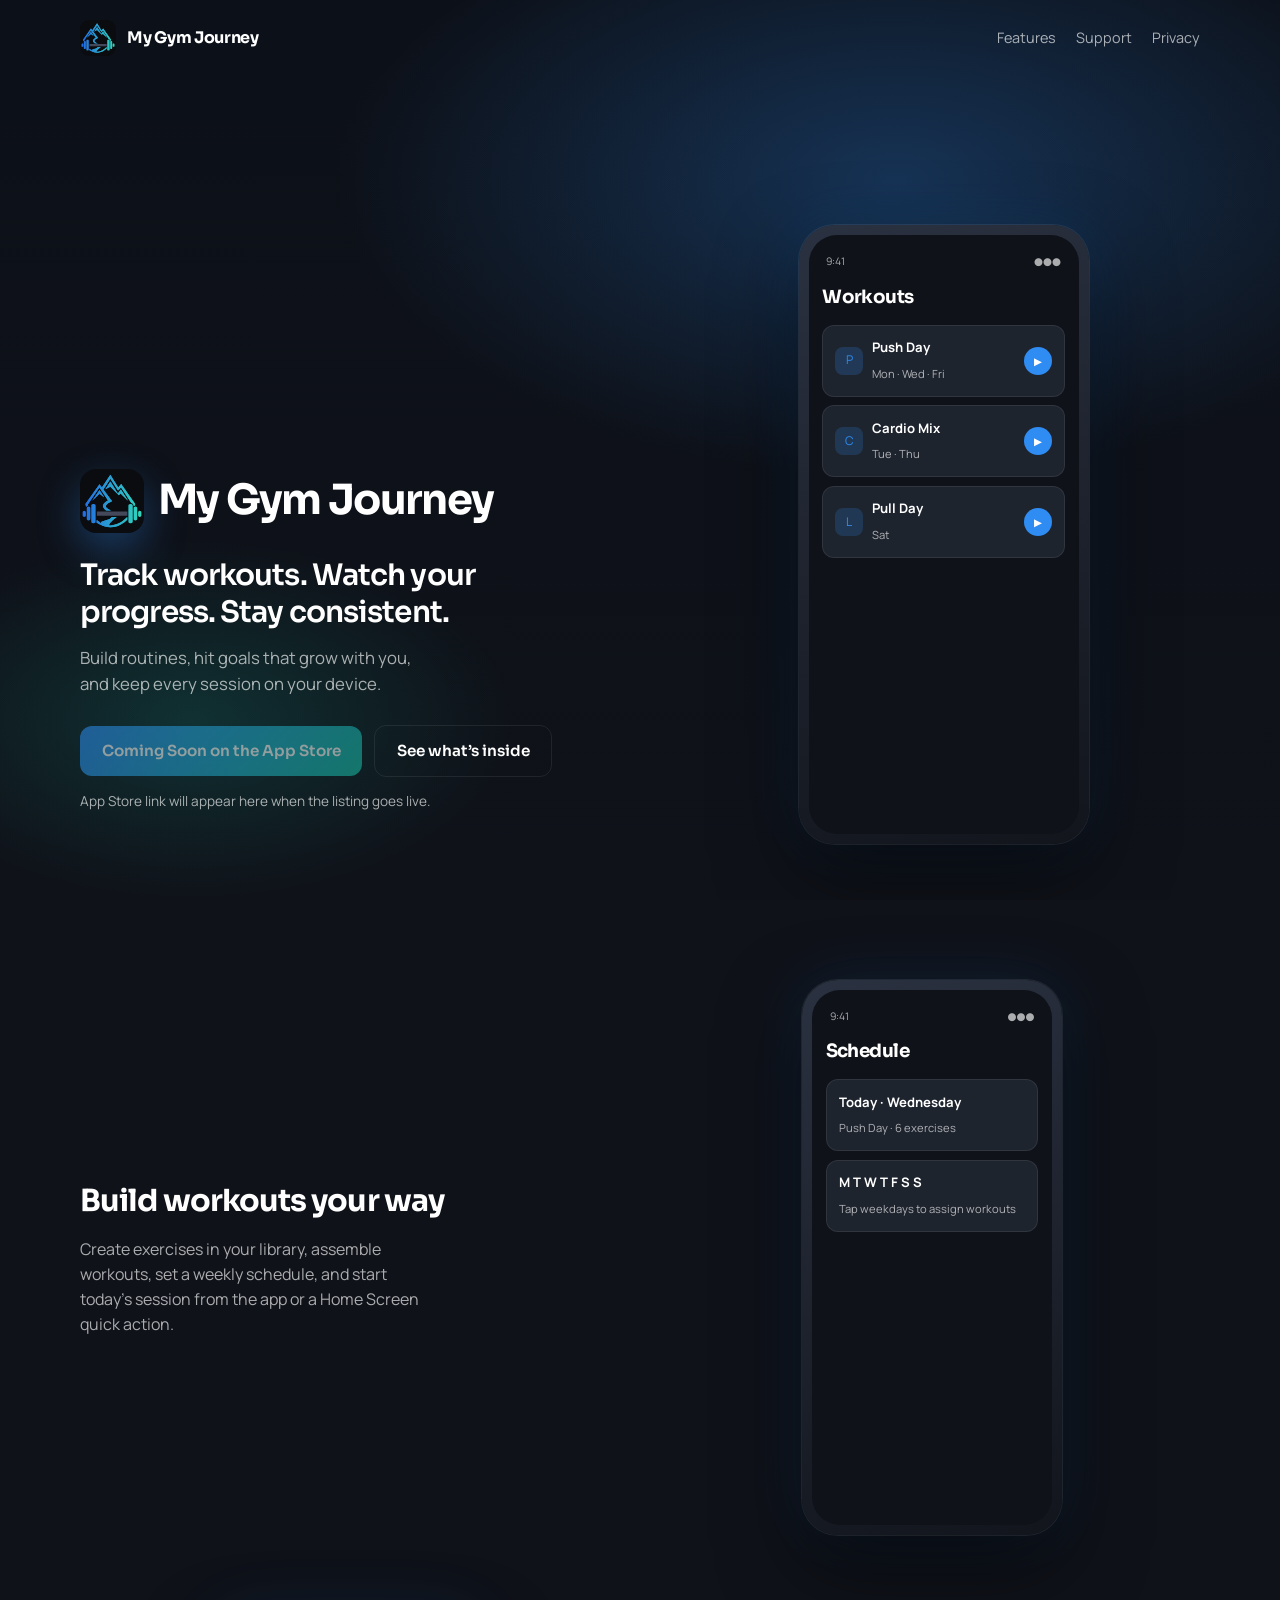
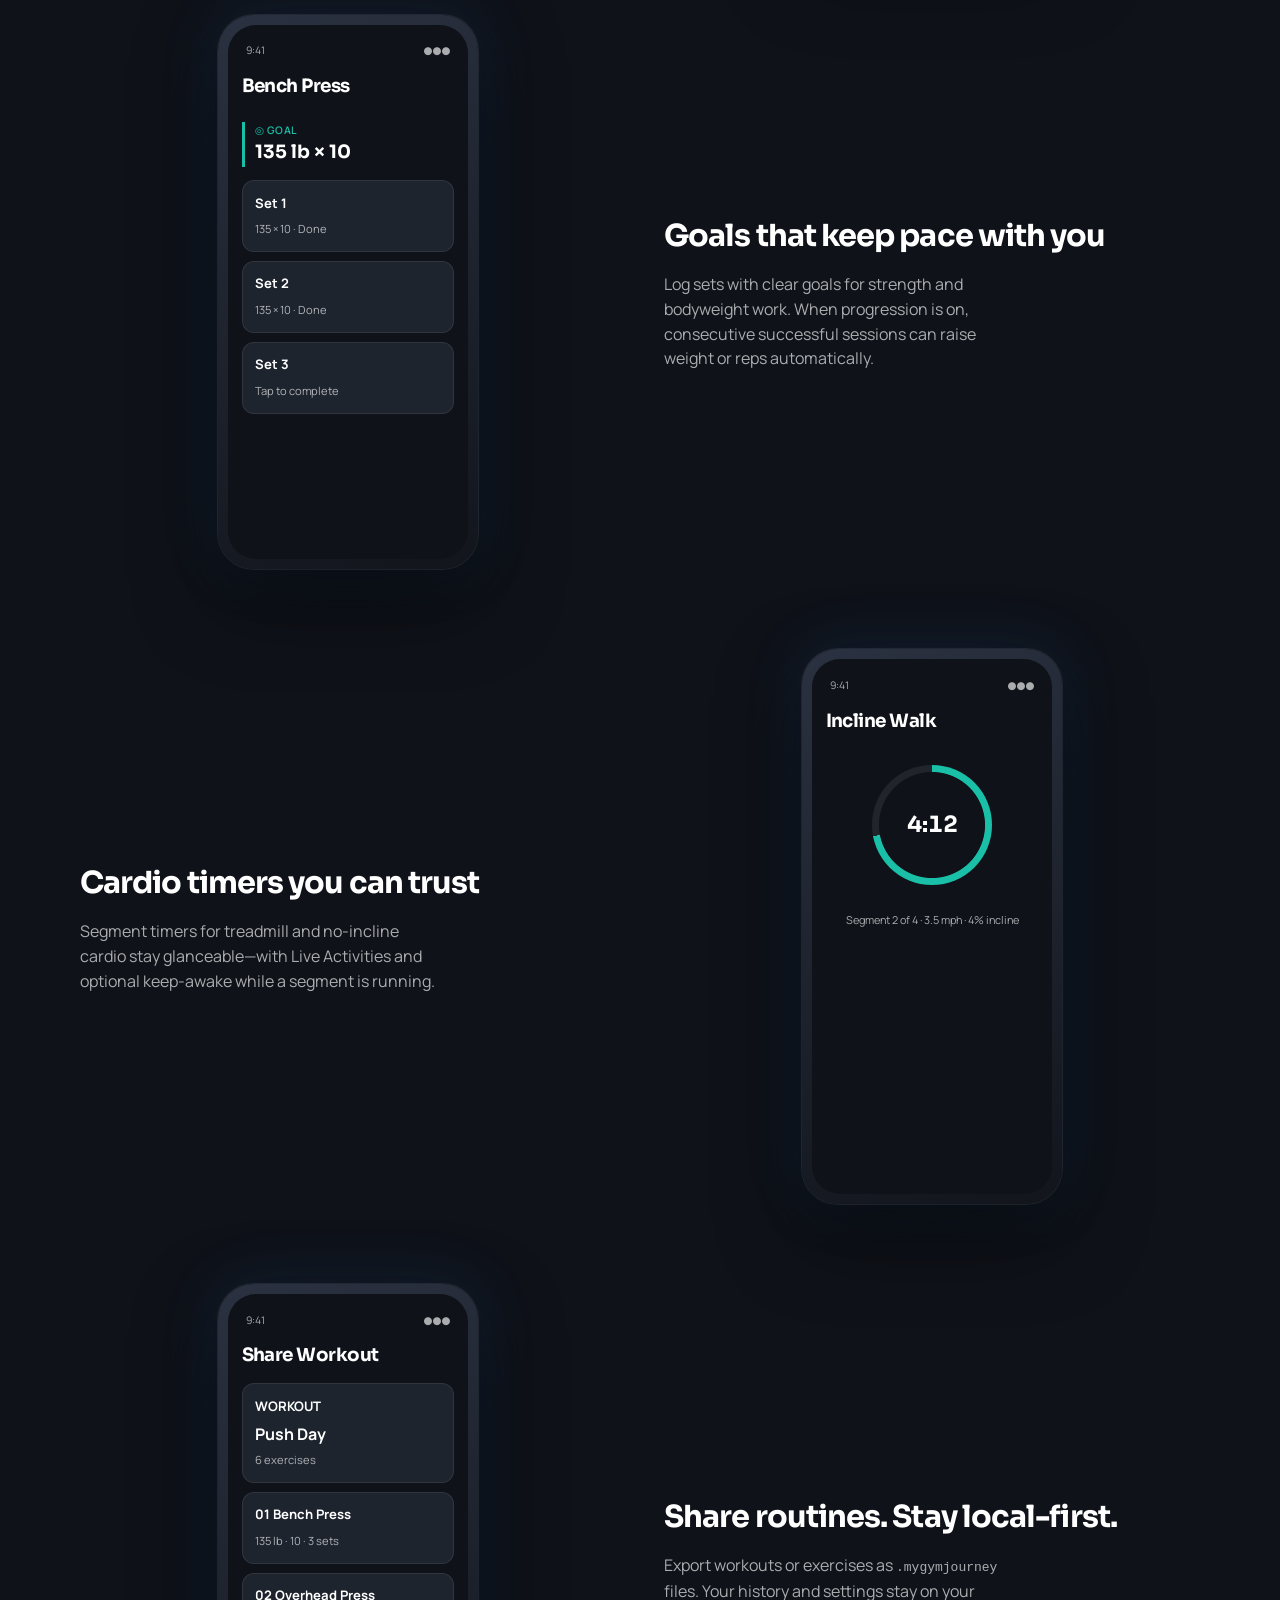
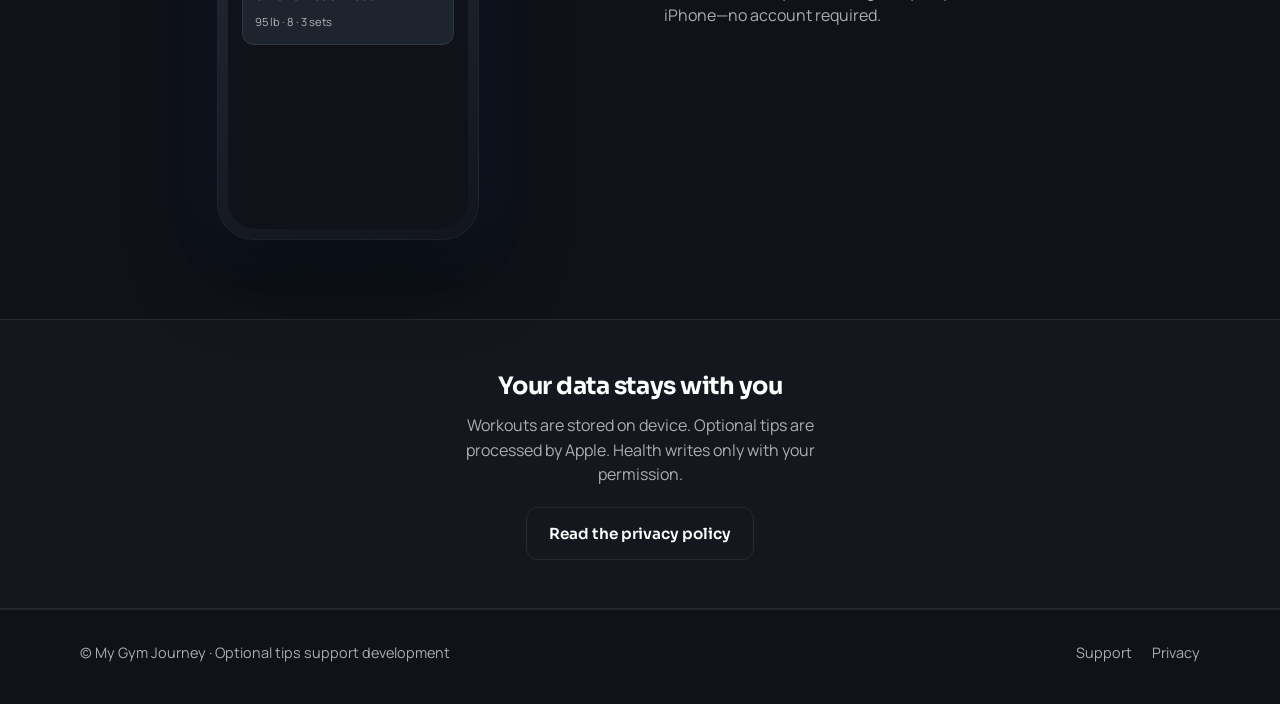
==== index.html @ 6b1fad0b "Fix site logo by using vector artwork instead of black raster layer." ====
<!DOCTYPE html>
<html lang="en">
  <head>
    <meta charset="utf-8" />
    <meta name="viewport" content="width=device-width, initial-scale=1" />
    <title>My Gym Journey — Track. Progress. Achieve.</title>
    <meta
      name="description"
      content="My Gym Journey helps you build workouts, log sets, track progressive overload, and run cardio timers—all on your device."
    />
    <link rel="icon" href="assets/logo.svg" type="image/svg+xml" />
    <link rel="preconnect" href="https://fonts.googleapis.com" />
    <link rel="preconnect" href="https://fonts.gstatic.com" crossorigin />
    <link
      href="https://fonts.googleapis.com/css2?family=Manrope:wght@400;500;600&family=Sora:wght@600;700&display=swap"
      rel="stylesheet"
    />
    <link rel="stylesheet" href="styles.css" />
  </head>
  <body>
    <header class="site-header">
      <div class="container">
        <a class="brand" href="index.html">
          <img src="assets/logo.svg" width="36" height="36" alt="" />
          My Gym Journey
        </a>
        <nav class="nav" aria-label="Primary">
          <a class="hide-sm" href="#features">Features</a>
          <a href="support.html">Support</a>
          <a href="privacy.html">Privacy</a>
        </nav>
      </div>
    </header>

    <section class="hero">
      <div class="container hero-grid">
        <div class="hero-copy">
          <div class="hero-brand">
            <img src="assets/logo.svg" width="64" height="64" alt="My Gym Journey app icon" />
            <span>My Gym Journey</span>
          </div>
          <h1>Track workouts. Watch your progress. Stay consistent.</h1>
          <p class="hero-lede">
            Build routines, hit goals that grow with you, and keep every session on your device.
          </p>
          <div class="cta-row">
            <a
              class="btn btn-primary"
              data-app-store-cta
              data-label-soon="Coming Soon on the App Store"
              data-label-live="Download on the App Store"
              href="#"
              >Coming Soon on the App Store</a
            >
            <a class="btn btn-ghost" href="#features">See what’s inside</a>
          </div>
          <p class="cta-note" data-app-store-note>App Store link will appear here when the listing goes live.</p>
        </div>

        <div class="hero-visual" aria-hidden="true">
          <div class="phone">
            <div class="phone-screen">
              <div class="phone-status"><span>9:41</span><span>●●●</span></div>
              <p class="phone-title">Workouts</p>
              <div class="mock-card mock-row">
                <div class="mock-icon">P</div>
                <div>
                  <strong>Push Day</strong>
                  <span>Mon · Wed · Fri</span>
                </div>
                <div class="mock-play">▶</div>
              </div>
              <div class="mock-card mock-row">
                <div class="mock-icon">C</div>
                <div>
                  <strong>Cardio Mix</strong>
                  <span>Tue · Thu</span>
                </div>
                <div class="mock-play">▶</div>
              </div>
              <div class="mock-card mock-row">
                <div class="mock-icon">L</div>
                <div>
                  <strong>Pull Day</strong>
                  <span>Sat</span>
                </div>
                <div class="mock-play">▶</div>
              </div>
            </div>
          </div>
        </div>
      </div>
    </section>

    <main id="features">
      <section class="section">
        <div class="container feature-split">
          <div class="feature-copy">
            <h2>Build workouts your way</h2>
            <p>
              Create exercises in your library, assemble workouts, set a weekly schedule, and start
              today’s session from the app or a Home Screen quick action.
            </p>
          </div>
          <div class="feature-visual" aria-hidden="true">
            <div class="phone">
              <div class="phone-screen">
                <div class="phone-status"><span>9:41</span><span>●●●</span></div>
                <p class="phone-title">Schedule</p>
                <div class="mock-card">
                  <strong>Today · Wednesday</strong>
                  <span>Push Day · 6 exercises</span>
                </div>
                <div class="mock-card">
                  <strong>M T W T F S S</strong>
                  <span>Tap weekdays to assign workouts</span>
                </div>
              </div>
            </div>
          </div>
        </div>
      </section>

      <section class="section" style="padding-top: 0">
        <div class="container feature-split reverse">
          <div class="feature-copy">
            <h2>Goals that keep pace with you</h2>
            <p>
              Log sets with clear goals for strength and bodyweight work. When progression is on,
              consecutive successful sessions can raise weight or reps automatically.
            </p>
          </div>
          <div class="feature-visual" aria-hidden="true">
            <div class="phone">
              <div class="phone-screen">
                <div class="phone-status"><span>9:41</span><span>●●●</span></div>
                <p class="phone-title">Bench Press</p>
                <div class="goal-block">
                  <div class="label">◎ Goal</div>
                  <div class="value">135 lb × 10</div>
                </div>
                <div class="mock-card"><strong>Set 1</strong><span>135 × 10 · Done</span></div>
                <div class="mock-card"><strong>Set 2</strong><span>135 × 10 · Done</span></div>
                <div class="mock-card"><strong>Set 3</strong><span>Tap to complete</span></div>
              </div>
            </div>
          </div>
        </div>
      </section>

      <section class="section" style="padding-top: 0">
        <div class="container feature-split">
          <div class="feature-copy">
            <h2>Cardio timers you can trust</h2>
            <p>
              Segment timers for treadmill and no-incline cardio stay glanceable—with Live Activities
              and optional keep-awake while a segment is running.
            </p>
          </div>
          <div class="feature-visual" aria-hidden="true">
            <div class="phone">
              <div class="phone-screen">
                <div class="phone-status"><span>9:41</span><span>●●●</span></div>
                <p class="phone-title">Incline Walk</p>
                <div class="timer-ring"><strong>4:12</strong></div>
                <p class="segment-chip">Segment 2 of 4 · 3.5 mph · 4% incline</p>
              </div>
            </div>
          </div>
        </div>
      </section>

      <section class="section" style="padding-top: 0">
        <div class="container feature-split reverse">
          <div class="feature-copy">
            <h2>Share routines. Stay local-first.</h2>
            <p>
              Export workouts or exercises as <code>.mygymjourney</code> files. Your history and
              settings stay on your iPhone—no account required.
            </p>
          </div>
          <div class="feature-visual" aria-hidden="true">
            <div class="phone">
              <div class="phone-screen">
                <div class="phone-status"><span>9:41</span><span>●●●</span></div>
                <p class="phone-title">Share Workout</p>
                <div class="mock-card">
                  <strong>WORKOUT</strong>
                  <span style="display: block; margin-top: 0.35rem; color: #fff; font-size: 1rem; font-weight: 700"
                    >Push Day</span
                  >
                  <span>6 exercises</span>
                </div>
                <div class="mock-card"><strong>01 Bench Press</strong><span>135 lb · 10 · 3 sets</span></div>
                <div class="mock-card"><strong>02 Overhead Press</strong><span>95 lb · 8 · 3 sets</span></div>
              </div>
            </div>
          </div>
        </div>
      </section>

      <div class="privacy-strip">
        <div class="container">
          <h2>Your data stays with you</h2>
          <p>
            Workouts are stored on device. Optional tips are processed by Apple. Health writes only
            with your permission.
          </p>
          <a class="btn btn-ghost" href="privacy.html">Read the privacy policy</a>
        </div>
      </div>
    </main>

    <footer class="site-footer">
      <div class="container">
        <div>© My Gym Journey · Optional tips support development</div>
        <div class="footer-links">
          <a href="support.html">Support</a>
          <a href="privacy.html">Privacy</a>
        </div>
      </div>
    </footer>

    <script src="config.js"></script>
    <script src="main.js"></script>
  </body>
</html>
---- styles.css ----
:root {
  --bg: #0f1219;
  --bg-elevated: #1e242e;
  --bg-glow: #152033;
  --text: #ffffff;
  --text-muted: rgba(255, 255, 255, 0.65);
  --accent: #2e8cf2;
  --accent-secondary: #19bfa6;
  --border: rgba(255, 255, 255, 0.08);
  --warning: #fab838;
  --success: #40d173;
  --radius: 16px;
  --font-display: "Sora", system-ui, sans-serif;
  --font-body: "Manrope", system-ui, sans-serif;
  --max: 1120px;
}

*,
*::before,
*::after {
  box-sizing: border-box;
}

html {
  scroll-behavior: smooth;
}

body {
  margin: 0;
  font-family: var(--font-body);
  color: var(--text);
  background: var(--bg);
  line-height: 1.55;
  -webkit-font-smoothing: antialiased;
}

img {
  max-width: 100%;
  display: block;
}

a {
  color: var(--accent);
  text-decoration: none;
}

a:hover {
  text-decoration: underline;
}

.container {
  width: min(100% - 2.5rem, var(--max));
  margin-inline: auto;
}

/* —— Header —— */
.site-header {
  position: absolute;
  inset: 0 0 auto;
  z-index: 10;
  padding: 1.25rem 0;
}

.site-header .container {
  display: flex;
  align-items: center;
  justify-content: space-between;
  gap: 1rem;
}

.brand {
  display: inline-flex;
  align-items: center;
  gap: 0.7rem;
  color: var(--text);
  text-decoration: none;
  font-family: var(--font-display);
  font-weight: 700;
  font-size: 1rem;
  letter-spacing: -0.02em;
}

.brand:hover {
  text-decoration: none;
}

.brand img {
  width: 36px;
  height: 36px;
  border-radius: 9px;
  background: #0a0c10;
  object-fit: contain;
}

.nav {
  display: flex;
  gap: 1.25rem;
  align-items: center;
  font-size: 0.9rem;
}

.nav a {
  color: var(--text-muted);
  text-decoration: none;
}

.nav a:hover {
  color: var(--text);
}

/* —— Buttons —— */
.btn {
  display: inline-flex;
  align-items: center;
  justify-content: center;
  gap: 0.5rem;
  padding: 0.85rem 1.35rem;
  border-radius: 12px;
  font-family: var(--font-display);
  font-weight: 600;
  font-size: 0.95rem;
  border: none;
  cursor: pointer;
  text-decoration: none;
  transition: transform 0.2s ease, opacity 0.2s ease, background 0.2s ease;
}

.btn:hover {
  text-decoration: none;
  transform: translateY(-1px);
}

.btn-primary {
  background: linear-gradient(135deg, var(--accent), var(--accent-secondary));
  color: #fff;
}

.btn-primary.is-disabled,
.btn-primary:disabled {
  opacity: 0.55;
  cursor: default;
  transform: none;
}

.btn-ghost {
  background: transparent;
  color: var(--text);
  border: 1px solid var(--border);
}

.btn-ghost:hover {
  border-color: rgba(255, 255, 255, 0.2);
}

/* —— Hero —— */
.hero {
  position: relative;
  min-height: 100svh;
  display: grid;
  align-items: end;
  overflow: hidden;
  padding: 7rem 0 3.5rem;
  background:
    radial-gradient(ellipse 80% 60% at 70% 20%, rgba(46, 140, 242, 0.28), transparent 55%),
    radial-gradient(ellipse 50% 40% at 15% 80%, rgba(25, 191, 166, 0.18), transparent 50%),
    linear-gradient(180deg, #0c1018 0%, var(--bg) 100%);
}

.hero-grid {
  display: grid;
  grid-template-columns: 1.05fr 0.95fr;
  gap: 2.5rem;
  align-items: end;
}

.hero-copy {
  padding-bottom: 2rem;
  opacity: 0;
  transform: translateY(18px);
  animation: rise 0.9s ease forwards 0.15s;
}

.hero-brand {
  display: flex;
  align-items: center;
  gap: 0.85rem;
  margin-bottom: 1.5rem;
}

.hero-brand img {
  width: 64px;
  height: 64px;
  border-radius: 16px;
  background: #0a0c10;
  object-fit: contain;
  box-shadow: 0 16px 40px rgba(46, 140, 242, 0.35);
}

.hero-brand span {
  font-family: var(--font-display);
  font-size: clamp(1.75rem, 4vw, 2.6rem);
  font-weight: 700;
  letter-spacing: -0.04em;
  line-height: 1.1;
}

.hero h1 {
  margin: 0 0 0.85rem;
  font-family: var(--font-display);
  font-size: clamp(1.35rem, 2.8vw, 1.85rem);
  font-weight: 600;
  letter-spacing: -0.03em;
  line-height: 1.25;
  max-width: 18ch;
}

.hero-lede {
  margin: 0 0 1.75rem;
  color: var(--text-muted);
  font-size: 1.05rem;
  max-width: 34ch;
}

.cta-row {
  display: flex;
  flex-wrap: wrap;
  gap: 0.75rem;
  align-items: center;
}

.cta-note {
  margin: 0.85rem 0 0;
  font-size: 0.85rem;
  color: var(--text-muted);
}

.hero-visual {
  display: flex;
  justify-content: center;
  opacity: 0;
  transform: translateY(28px);
  animation: rise 1s ease forwards 0.35s, float 5.5s ease-in-out 1.4s infinite;
}

@keyframes rise {
  to {
    opacity: 1;
    transform: translateY(0);
  }
}

@keyframes float {
  0%,
  100% {
    transform: translateY(0);
  }
  50% {
    transform: translateY(-10px);
  }
}

/* —— Phone mock —— */
.phone {
  width: min(100%, 290px);
  aspect-ratio: 9 / 19.2;
  border-radius: 36px;
  padding: 10px;
  background: linear-gradient(160deg, #2a3140, #12151c);
  box-shadow:
    0 0 0 1px rgba(255, 255, 255, 0.08),
    0 30px 80px rgba(0, 0, 0, 0.55),
    0 0 60px rgba(46, 140, 242, 0.15);
  position: relative;
}

.phone-screen {
  height: 100%;
  border-radius: 28px;
  background: #0f1219;
  overflow: hidden;
  display: flex;
  flex-direction: column;
  padding: 1.1rem 0.85rem 0.85rem;
}

.phone-status {
  display: flex;
  justify-content: space-between;
  font-size: 0.65rem;
  color: var(--text-muted);
  margin-bottom: 0.85rem;
  padding-inline: 0.25rem;
}

.phone-title {
  font-family: var(--font-display);
  font-size: 1.15rem;
  font-weight: 700;
  letter-spacing: -0.03em;
  margin: 0 0 0.85rem;
}

.mock-card {
  background: var(--bg-elevated);
  border: 1px solid var(--border);
  border-radius: 12px;
  padding: 0.7rem 0.75rem;
  margin-bottom: 0.55rem;
}

.mock-card strong {
  display: block;
  font-size: 0.82rem;
  margin-bottom: 0.15rem;
}

.mock-card span {
  font-size: 0.7rem;
  color: var(--text-muted);
}

.mock-row {
  display: flex;
  align-items: center;
  gap: 0.55rem;
}

.mock-icon {
  width: 28px;
  height: 28px;
  border-radius: 8px;
  background: rgba(46, 140, 242, 0.2);
  color: var(--accent);
  display: grid;
  place-items: center;
  font-size: 0.75rem;
  flex-shrink: 0;
}

.mock-play {
  margin-left: auto;
  width: 28px;
  height: 28px;
  border-radius: 50%;
  background: var(--accent);
  display: grid;
  place-items: center;
  font-size: 0.65rem;
}

.goal-block {
  border-left: 3px solid var(--accent-secondary);
  padding-left: 0.65rem;
  margin: 0.5rem 0 0.85rem;
}

.goal-block .label {
  font-size: 0.65rem;
  color: var(--accent-secondary);
  font-weight: 600;
  letter-spacing: 0.04em;
  text-transform: uppercase;
}

.goal-block .value {
  font-family: var(--font-display);
  font-size: 1.15rem;
  font-weight: 700;
}

.timer-ring {
  width: 120px;
  height: 120px;
  margin: 1rem auto;
  border-radius: 50%;
  background:
    radial-gradient(circle at center, var(--bg) 62%, transparent 63%),
    conic-gradient(var(--accent-secondary) 0 72%, rgba(255, 255, 255, 0.08) 0);
  display: grid;
  place-items: center;
}

.timer-ring strong {
  font-family: var(--font-display);
  font-size: 1.4rem;
  font-variant-numeric: tabular-nums;
}

.segment-chip {
  font-size: 0.68rem;
  color: var(--text-muted);
  text-align: center;
}

/* —— Sections —— */
.section {
  padding: 5rem 0;
}

.section-head {
  max-width: 36rem;
  margin-bottom: 2.25rem;
}

.section-head h2 {
  margin: 0 0 0.6rem;
  font-family: var(--font-display);
  font-size: clamp(1.6rem, 3vw, 2.1rem);
  letter-spacing: -0.03em;
}

.section-head p {
  margin: 0;
  color: var(--text-muted);
}

.feature-split {
  display: grid;
  grid-template-columns: 1fr 1fr;
  gap: 3rem;
  align-items: center;
}

.feature-split.reverse .feature-copy {
  order: 2;
}

.feature-split.reverse .feature-visual {
  order: 1;
}

.feature-copy h2 {
  margin: 0 0 0.75rem;
  font-family: var(--font-display);
  font-size: clamp(1.5rem, 2.8vw, 1.9rem);
  letter-spacing: -0.03em;
}

.feature-copy p {
  margin: 0;
  color: var(--text-muted);
  max-width: 36ch;
}

.feature-visual {
  display: flex;
  justify-content: center;
}

.feature-visual .phone {
  width: min(100%, 260px);
  animation: float 6s ease-in-out infinite;
}

.privacy-strip {
  border-block: 1px solid var(--border);
  background: rgba(255, 255, 255, 0.02);
  padding: 3rem 0;
  text-align: center;
}

.privacy-strip h2 {
  margin: 0 0 0.5rem;
  font-family: var(--font-display);
  font-size: 1.5rem;
  letter-spacing: -0.02em;
}

.privacy-strip p {
  margin: 0 auto 1.25rem;
  color: var(--text-muted);
  max-width: 40ch;
}

/* —— Legal / support pages —— */
.page {
  padding: 7rem 0 4rem;
  min-height: 100svh;
  background:
    radial-gradient(ellipse 60% 40% at 50% 0%, rgba(46, 140, 242, 0.15), transparent 60%),
    var(--bg);
}

.page h1 {
  margin: 0 0 0.5rem;
  font-family: var(--font-display);
  font-size: clamp(2rem, 4vw, 2.6rem);
  letter-spacing: -0.03em;
}

.page .lede {
  color: var(--text-muted);
  margin: 0 0 2rem;
}

.prose {
  max-width: 42rem;
}

.prose h2 {
  margin: 2rem 0 0.6rem;
  font-family: var(--font-display);
  font-size: 1.25rem;
  letter-spacing: -0.02em;
}

.prose p,
.prose li {
  color: var(--text-muted);
}

.prose ul {
  padding-left: 1.2rem;
}

.prose strong {
  color: var(--text);
}

/* —— Footer —— */
.site-footer {
  border-top: 1px solid var(--border);
  padding: 2rem 0 2.5rem;
  color: var(--text-muted);
  font-size: 0.9rem;
}

.site-footer .container {
  display: flex;
  flex-wrap: wrap;
  gap: 1rem;
  justify-content: space-between;
  align-items: center;
}

.footer-links {
  display: flex;
  gap: 1.25rem;
}

.footer-links a {
  color: var(--text-muted);
}

.footer-links a:hover {
  color: var(--text);
}

@media (max-width: 860px) {
  .hero {
    padding-top: 6rem;
    align-items: start;
  }

  .hero-grid,
  .feature-split {
    grid-template-columns: 1fr;
    gap: 2rem;
  }

  .feature-split.reverse .feature-copy,
  .feature-split.reverse .feature-visual {
    order: initial;
  }

  .hero-copy {
    padding-bottom: 0;
    text-align: center;
  }

  .hero-brand {
    justify-content: center;
  }

  .hero h1,
  .hero-lede {
    margin-inline: auto;
  }

  .cta-row {
    justify-content: center;
  }

  .nav .hide-sm {
    display: none;
  }
}
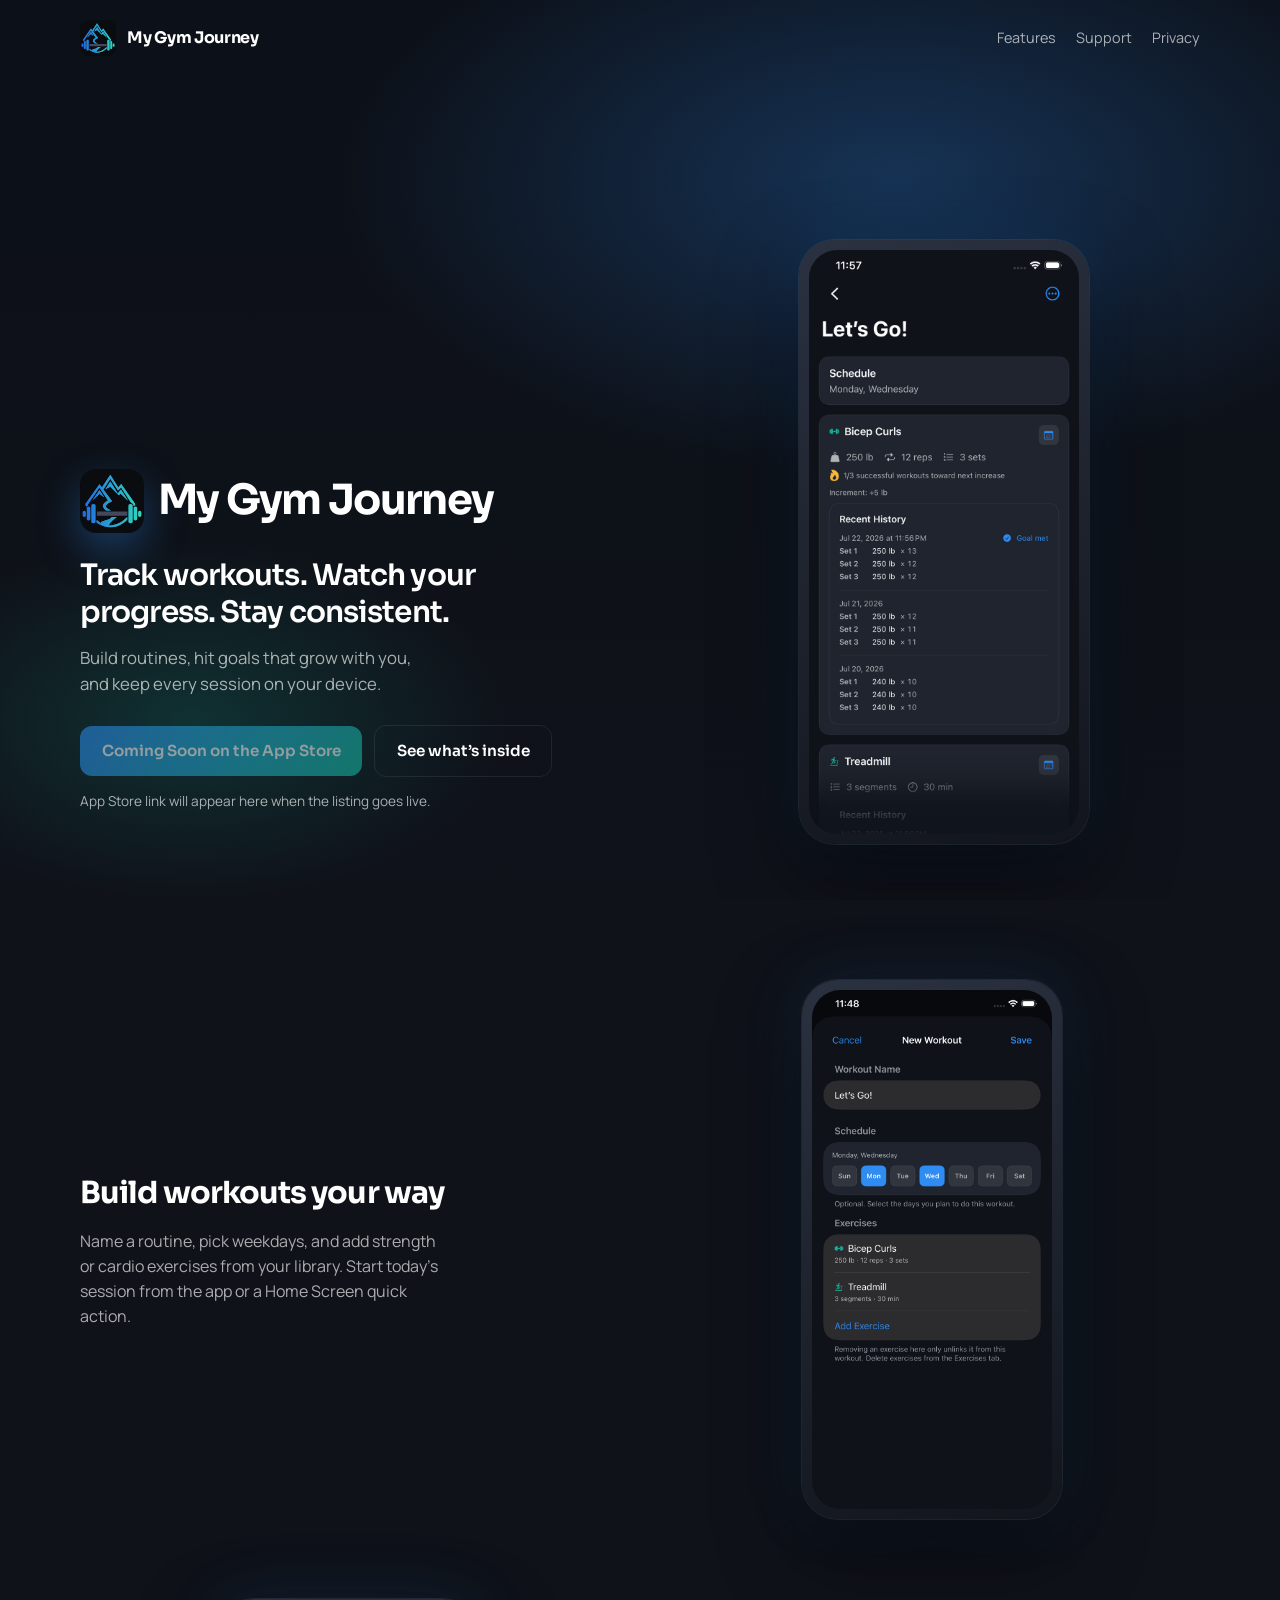
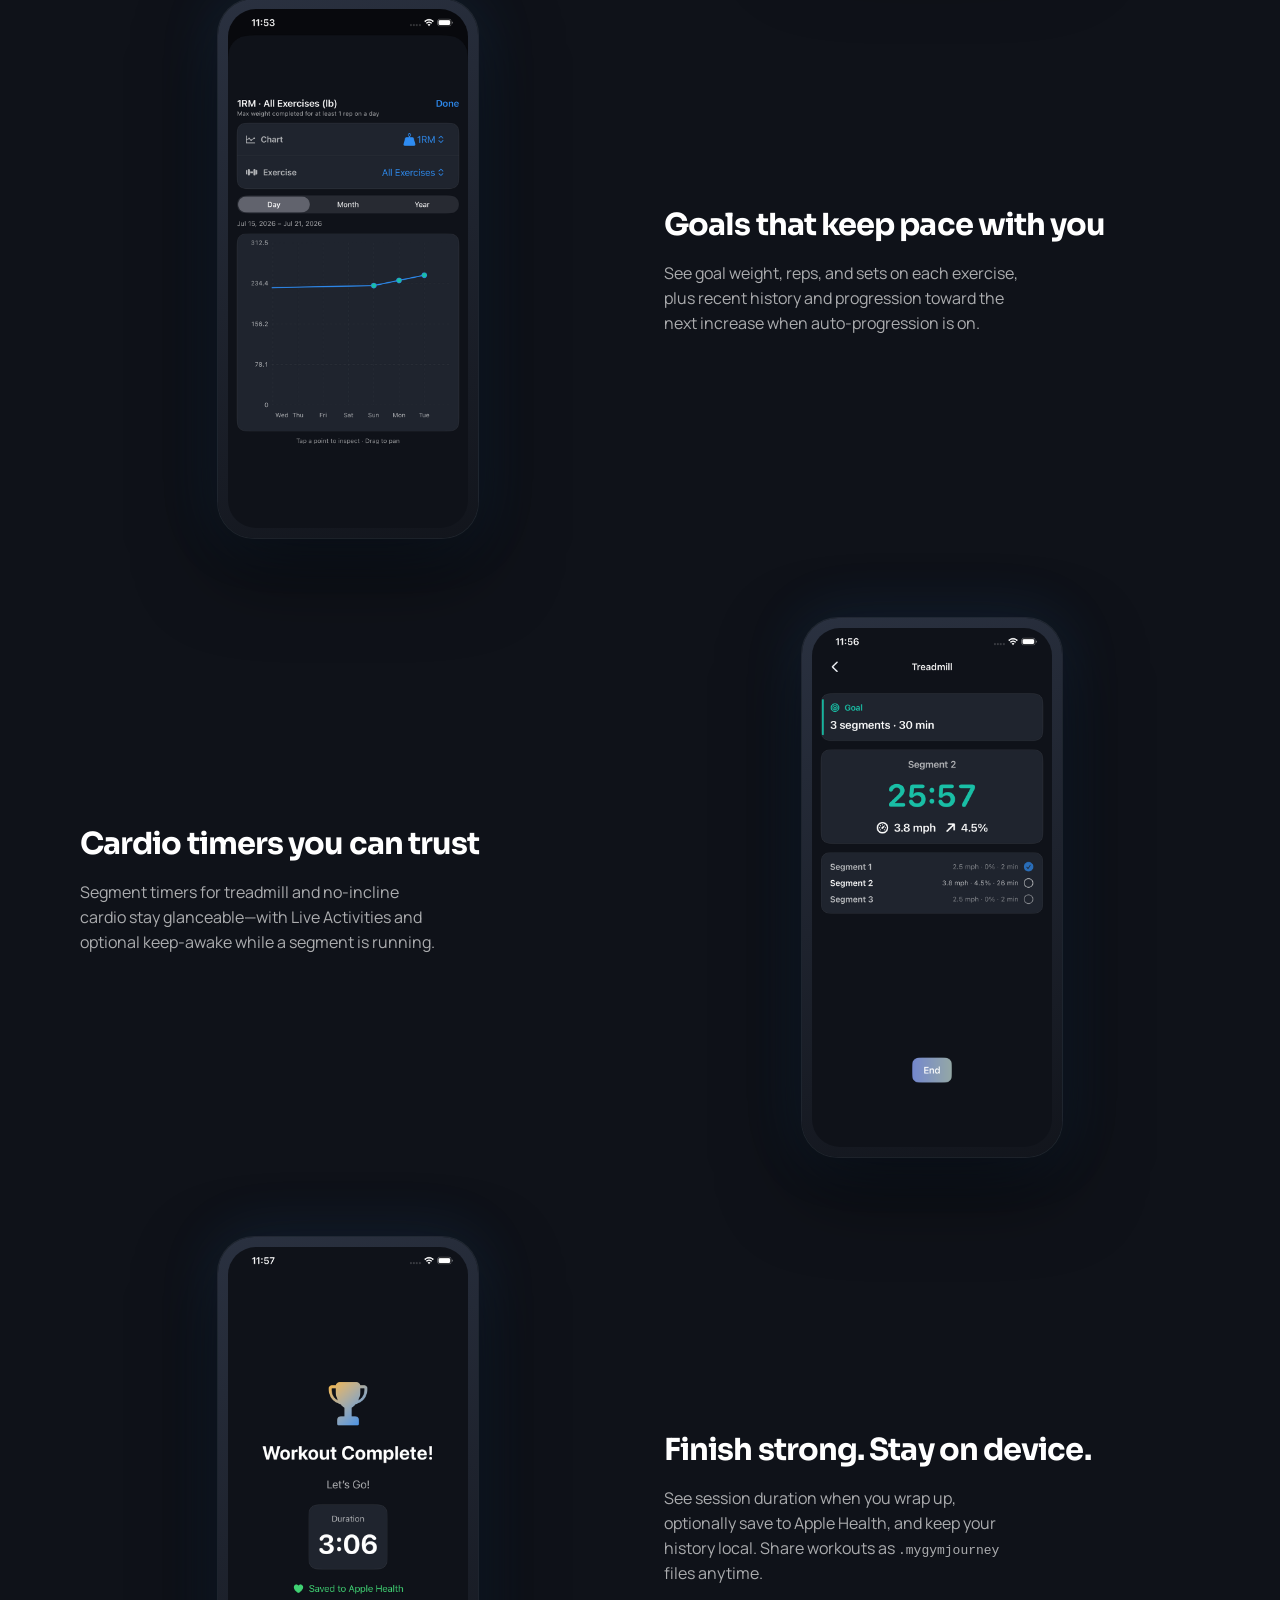
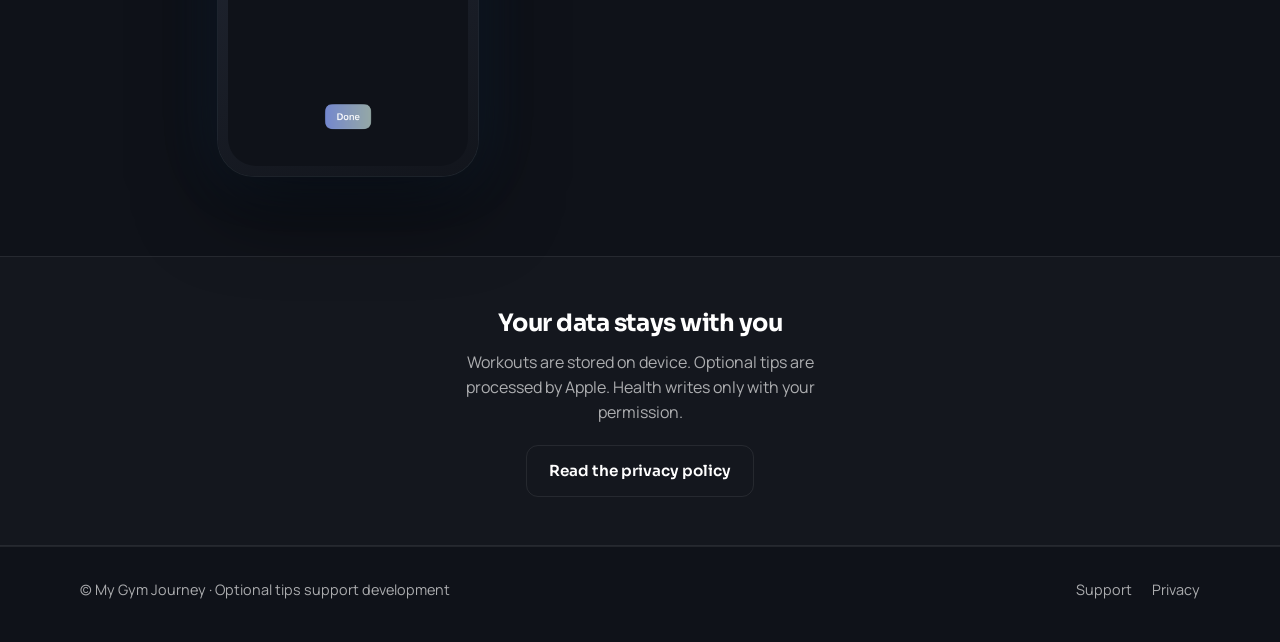
==== commit 88f69bf8: "Replace CSS mockups with real Simulator screenshots." ====
--- a/index.html
+++ b/index.html
@@ -57,37 +57,15 @@
           <p class="cta-note" data-app-store-note>App Store link will appear here when the listing goes live.</p>
         </div>
 
-        <div class="hero-visual" aria-hidden="true">
-          <div class="phone">
-            <div class="phone-screen">
-              <div class="phone-status"><span>9:41</span><span>●●●</span></div>
-              <p class="phone-title">Workouts</p>
-              <div class="mock-card mock-row">
-                <div class="mock-icon">P</div>
-                <div>
-                  <strong>Push Day</strong>
-                  <span>Mon · Wed · Fri</span>
-                </div>
-                <div class="mock-play">▶</div>
-              </div>
-              <div class="mock-card mock-row">
-                <div class="mock-icon">C</div>
-                <div>
-                  <strong>Cardio Mix</strong>
-                  <span>Tue · Thu</span>
-                </div>
-                <div class="mock-play">▶</div>
-              </div>
-              <div class="mock-card mock-row">
-                <div class="mock-icon">L</div>
-                <div>
-                  <strong>Pull Day</strong>
-                  <span>Sat</span>
-                </div>
-                <div class="mock-play">▶</div>
-              </div>
-            </div>
-          </div>
+        <div class="hero-visual">
+          <figure class="phone-shot">
+            <img
+              src="assets/screenshots/hero-workout-detail.png"
+              width="750"
+              height="1622"
+              alt="Workout detail screen showing schedule, Bicep Curls goals, progression, and recent history"
+            />
+          </figure>
         </div>
       </div>
     </section>
@@ -98,25 +76,20 @@
           <div class="feature-copy">
             <h2>Build workouts your way</h2>
             <p>
-              Create exercises in your library, assemble workouts, set a weekly schedule, and start
-              today’s session from the app or a Home Screen quick action.
+              Name a routine, pick weekdays, and add strength or cardio exercises from your library.
+              Start today’s session from the app or a Home Screen quick action.
             </p>
           </div>
-          <div class="feature-visual" aria-hidden="true">
-            <div class="phone">
-              <div class="phone-screen">
-                <div class="phone-status"><span>9:41</span><span>●●●</span></div>
-                <p class="phone-title">Schedule</p>
-                <div class="mock-card">
-                  <strong>Today · Wednesday</strong>
-                  <span>Push Day · 6 exercises</span>
-                </div>
-                <div class="mock-card">
-                  <strong>M T W T F S S</strong>
-                  <span>Tap weekdays to assign workouts</span>
-                </div>
-              </div>
-            </div>
+          <div class="feature-visual">
+            <figure class="phone-shot">
+              <img
+                src="assets/screenshots/feature-new-workout.png"
+                width="750"
+                height="1622"
+                alt="New Workout screen with schedule day pickers and exercise list"
+                loading="lazy"
+              />
+            </figure>
           </div>
         </div>
       </section>
@@ -126,24 +99,20 @@
           <div class="feature-copy">
             <h2>Goals that keep pace with you</h2>
             <p>
-              Log sets with clear goals for strength and bodyweight work. When progression is on,
-              consecutive successful sessions can raise weight or reps automatically.
+              See goal weight, reps, and sets on each exercise, plus recent history and progression
+              toward the next increase when auto-progression is on.
             </p>
           </div>
-          <div class="feature-visual" aria-hidden="true">
-            <div class="phone">
-              <div class="phone-screen">
-                <div class="phone-status"><span>9:41</span><span>●●●</span></div>
-                <p class="phone-title">Bench Press</p>
-                <div class="goal-block">
-                  <div class="label">◎ Goal</div>
-                  <div class="value">135 lb × 10</div>
-                </div>
-                <div class="mock-card"><strong>Set 1</strong><span>135 × 10 · Done</span></div>
-                <div class="mock-card"><strong>Set 2</strong><span>135 × 10 · Done</span></div>
-                <div class="mock-card"><strong>Set 3</strong><span>Tap to complete</span></div>
-              </div>
-            </div>
+          <div class="feature-visual">
+            <figure class="phone-shot">
+              <img
+                src="assets/screenshots/feature-chart.png"
+                width="750"
+                height="1622"
+                alt="Workout chart showing 1RM progress over the week"
+                loading="lazy"
+              />
+            </figure>
           </div>
         </div>
       </section>
@@ -157,15 +126,16 @@
               and optional keep-awake while a segment is running.
             </p>
           </div>
-          <div class="feature-visual" aria-hidden="true">
-            <div class="phone">
-              <div class="phone-screen">
-                <div class="phone-status"><span>9:41</span><span>●●●</span></div>
-                <p class="phone-title">Incline Walk</p>
-                <div class="timer-ring"><strong>4:12</strong></div>
-                <p class="segment-chip">Segment 2 of 4 · 3.5 mph · 4% incline</p>
-              </div>
-            </div>
+          <div class="feature-visual">
+            <figure class="phone-shot">
+              <img
+                src="assets/screenshots/feature-cardio.png"
+                width="750"
+                height="1622"
+                alt="Treadmill segment timer showing countdown, speed, incline, and segment list"
+                loading="lazy"
+              />
+            </figure>
           </div>
         </div>
       </section>
@@ -173,28 +143,22 @@
       <section class="section" style="padding-top: 0">
         <div class="container feature-split reverse">
           <div class="feature-copy">
-            <h2>Share routines. Stay local-first.</h2>
+            <h2>Finish strong. Stay on device.</h2>
             <p>
-              Export workouts or exercises as <code>.mygymjourney</code> files. Your history and
-              settings stay on your iPhone—no account required.
+              See session duration when you wrap up, optionally save to Apple Health, and keep your
+              history local. Share workouts as <code>.mygymjourney</code> files anytime.
             </p>
           </div>
-          <div class="feature-visual" aria-hidden="true">
-            <div class="phone">
-              <div class="phone-screen">
-                <div class="phone-status"><span>9:41</span><span>●●●</span></div>
-                <p class="phone-title">Share Workout</p>
-                <div class="mock-card">
-                  <strong>WORKOUT</strong>
-                  <span style="display: block; margin-top: 0.35rem; color: #fff; font-size: 1rem; font-weight: 700"
-                    >Push Day</span
-                  >
-                  <span>6 exercises</span>
-                </div>
-                <div class="mock-card"><strong>01 Bench Press</strong><span>135 lb · 10 · 3 sets</span></div>
-                <div class="mock-card"><strong>02 Overhead Press</strong><span>95 lb · 8 · 3 sets</span></div>
-              </div>
-            </div>
+          <div class="feature-visual">
+            <figure class="phone-shot">
+              <img
+                src="assets/screenshots/feature-complete.png"
+                width="750"
+                height="1622"
+                alt="Workout Complete screen with duration and Saved to Apple Health"
+                loading="lazy"
+              />
+            </figure>
           </div>
         </div>
       </section>
--- a/styles.css
+++ b/styles.css
@@ -259,10 +259,10 @@
   }
 }
 
-/* —— Phone mock —— */
-.phone {
+/* —— Real screenshot in device frame —— */
+.phone-shot {
+  margin: 0;
   width: min(100%, 290px);
-  aspect-ratio: 9 / 19.2;
   border-radius: 36px;
   padding: 10px;
   background: linear-gradient(160deg, #2a3140, #12151c);
@@ -270,126 +270,18 @@
     0 0 0 1px rgba(255, 255, 255, 0.08),
     0 30px 80px rgba(0, 0, 0, 0.55),
     0 0 60px rgba(46, 140, 242, 0.15);
-  position: relative;
-}
-
-.phone-screen {
-  height: 100%;
+}
+
+.phone-shot img {
+  width: 100%;
+  height: auto;
   border-radius: 28px;
-  background: #0f1219;
-  overflow: hidden;
-  display: flex;
-  flex-direction: column;
-  padding: 1.1rem 0.85rem 0.85rem;
-}
-
-.phone-status {
-  display: flex;
-  justify-content: space-between;
-  font-size: 0.65rem;
-  color: var(--text-muted);
-  margin-bottom: 0.85rem;
-  padding-inline: 0.25rem;
-}
-
-.phone-title {
-  font-family: var(--font-display);
-  font-size: 1.15rem;
-  font-weight: 700;
-  letter-spacing: -0.03em;
-  margin: 0 0 0.85rem;
-}
-
-.mock-card {
-  background: var(--bg-elevated);
-  border: 1px solid var(--border);
-  border-radius: 12px;
-  padding: 0.7rem 0.75rem;
-  margin-bottom: 0.55rem;
-}
-
-.mock-card strong {
   display: block;
-  font-size: 0.82rem;
-  margin-bottom: 0.15rem;
-}
-
-.mock-card span {
-  font-size: 0.7rem;
-  color: var(--text-muted);
-}
-
-.mock-row {
-  display: flex;
-  align-items: center;
-  gap: 0.55rem;
-}
-
-.mock-icon {
-  width: 28px;
-  height: 28px;
-  border-radius: 8px;
-  background: rgba(46, 140, 242, 0.2);
-  color: var(--accent);
-  display: grid;
-  place-items: center;
-  font-size: 0.75rem;
-  flex-shrink: 0;
-}
-
-.mock-play {
-  margin-left: auto;
-  width: 28px;
-  height: 28px;
-  border-radius: 50%;
-  background: var(--accent);
-  display: grid;
-  place-items: center;
-  font-size: 0.65rem;
-}
-
-.goal-block {
-  border-left: 3px solid var(--accent-secondary);
-  padding-left: 0.65rem;
-  margin: 0.5rem 0 0.85rem;
-}
-
-.goal-block .label {
-  font-size: 0.65rem;
-  color: var(--accent-secondary);
-  font-weight: 600;
-  letter-spacing: 0.04em;
-  text-transform: uppercase;
-}
-
-.goal-block .value {
-  font-family: var(--font-display);
-  font-size: 1.15rem;
-  font-weight: 700;
-}
-
-.timer-ring {
-  width: 120px;
-  height: 120px;
-  margin: 1rem auto;
-  border-radius: 50%;
-  background:
-    radial-gradient(circle at center, var(--bg) 62%, transparent 63%),
-    conic-gradient(var(--accent-secondary) 0 72%, rgba(255, 255, 255, 0.08) 0);
-  display: grid;
-  place-items: center;
-}
-
-.timer-ring strong {
-  font-family: var(--font-display);
-  font-size: 1.4rem;
-  font-variant-numeric: tabular-nums;
-}
-
-.segment-chip {
-  font-size: 0.68rem;
-  color: var(--text-muted);
-  text-align: center;
+}
+
+.feature-visual .phone-shot {
+  width: min(100%, 260px);
+  animation: float 6s ease-in-out infinite;
 }
 
 /* —— Sections —— */
@@ -445,11 +337,6 @@
 .feature-visual {
   display: flex;
   justify-content: center;
-}
-
-.feature-visual .phone {
-  width: min(100%, 260px);
-  animation: float 6s ease-in-out infinite;
 }
 
 .privacy-strip {
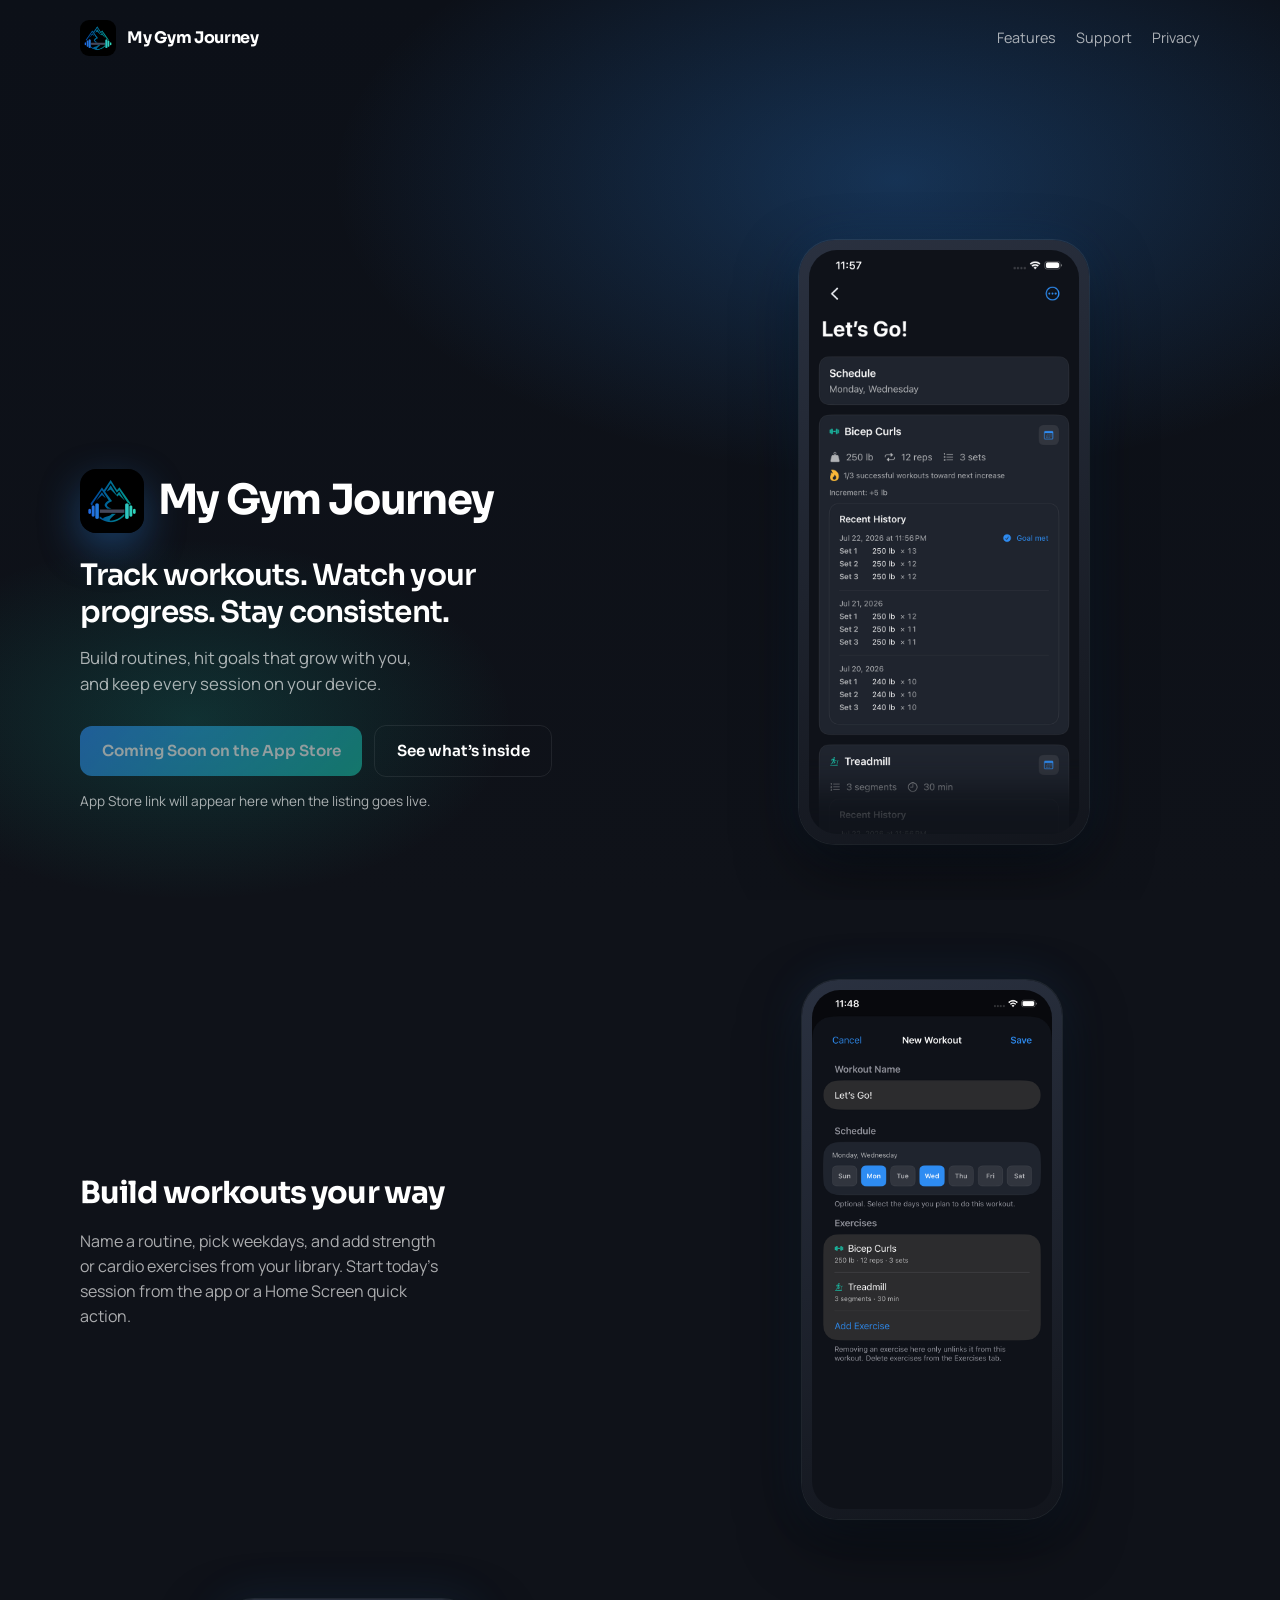
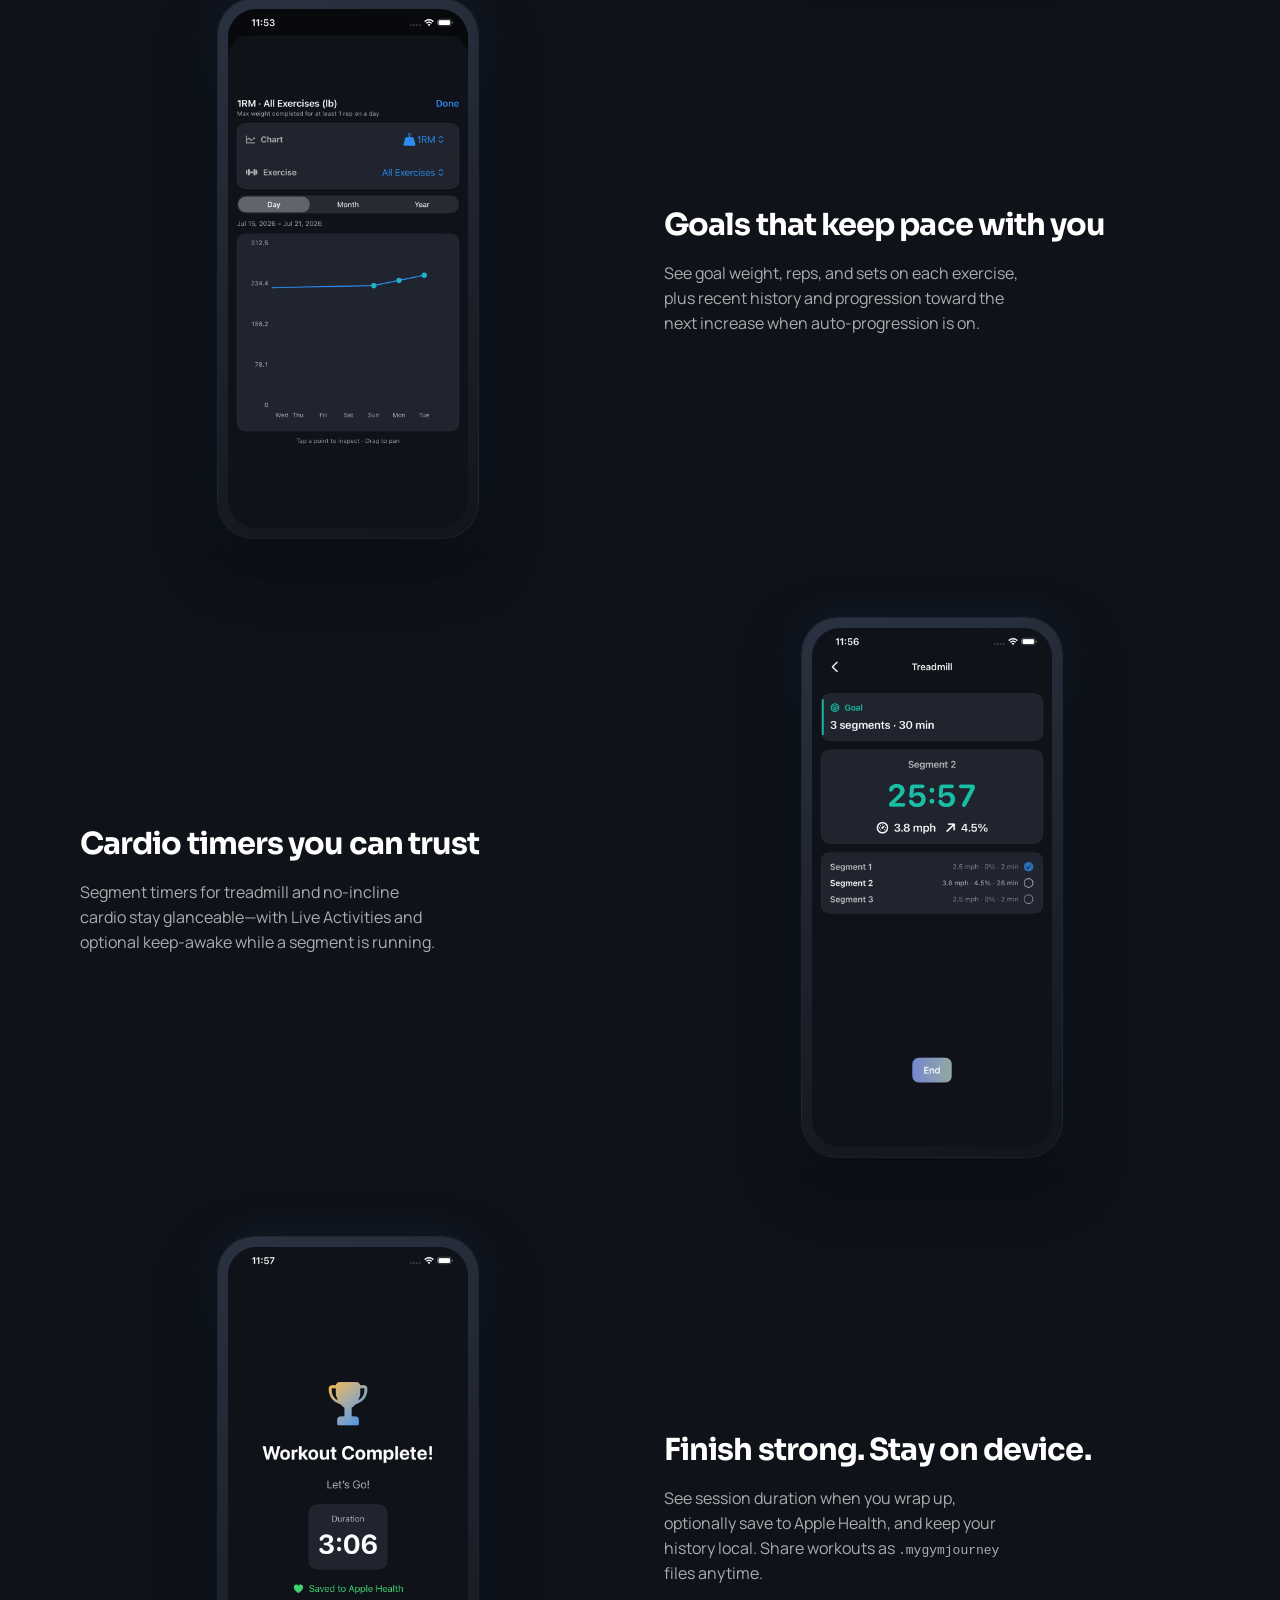
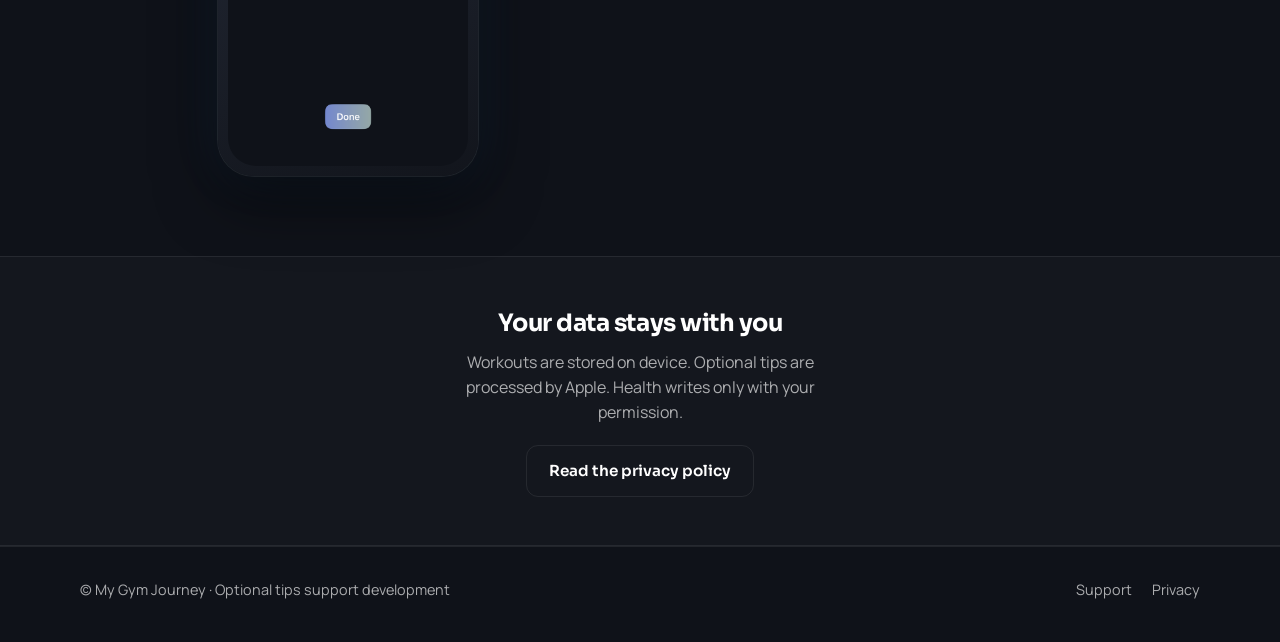
==== commit ee59f293: "Use opaque App Icon artwork so dark logo parts stay solid." ====
--- a/index.html
+++ b/index.html
@@ -8,7 +8,7 @@
       name="description"
       content="My Gym Journey helps you build workouts, log sets, track progressive overload, and run cardio timers—all on your device."
     />
-    <link rel="icon" href="assets/logo.svg" type="image/svg+xml" />
+    <link rel="icon" href="assets/logo.png" type="image/png" />
     <link rel="preconnect" href="https://fonts.googleapis.com" />
     <link rel="preconnect" href="https://fonts.gstatic.com" crossorigin />
     <link
@@ -21,7 +21,7 @@
     <header class="site-header">
       <div class="container">
         <a class="brand" href="index.html">
-          <img src="assets/logo.svg" width="36" height="36" alt="" />
+          <img src="assets/logo.png" width="36" height="36" alt="" />
           My Gym Journey
         </a>
         <nav class="nav" aria-label="Primary">
@@ -36,7 +36,7 @@
       <div class="container hero-grid">
         <div class="hero-copy">
           <div class="hero-brand">
-            <img src="assets/logo.svg" width="64" height="64" alt="My Gym Journey app icon" />
+            <img src="assets/logo.png" width="64" height="64" alt="My Gym Journey app icon" />
             <span>My Gym Journey</span>
           </div>
           <h1>Track workouts. Watch your progress. Stay consistent.</h1>
--- a/styles.css
+++ b/styles.css
@@ -88,8 +88,7 @@
   width: 36px;
   height: 36px;
   border-radius: 9px;
-  background: #0a0c10;
-  object-fit: contain;
+  object-fit: cover;
 }
 
 .nav {
@@ -191,8 +190,7 @@
   width: 64px;
   height: 64px;
   border-radius: 16px;
-  background: #0a0c10;
-  object-fit: contain;
+  object-fit: cover;
   box-shadow: 0 16px 40px rgba(46, 140, 242, 0.35);
 }
 
@@ -238,24 +236,14 @@
   display: flex;
   justify-content: center;
   opacity: 0;
-  transform: translateY(28px);
-  animation: rise 1s ease forwards 0.35s, float 5.5s ease-in-out 1.4s infinite;
+  transform: translateY(24px);
+  animation: rise 0.9s ease forwards 0.35s;
 }
 
 @keyframes rise {
   to {
     opacity: 1;
     transform: translateY(0);
-  }
-}
-
-@keyframes float {
-  0%,
-  100% {
-    transform: translateY(0);
-  }
-  50% {
-    transform: translateY(-10px);
   }
 }
 
@@ -268,8 +256,34 @@
   background: linear-gradient(160deg, #2a3140, #12151c);
   box-shadow:
     0 0 0 1px rgba(255, 255, 255, 0.08),
-    0 30px 80px rgba(0, 0, 0, 0.55),
-    0 0 60px rgba(46, 140, 242, 0.15);
+    0 24px 60px rgba(0, 0, 0, 0.5),
+    0 0 48px rgba(46, 140, 242, 0.12);
+  transition:
+    transform 0.45s cubic-bezier(0.22, 1, 0.36, 1),
+    box-shadow 0.45s ease;
+}
+
+.phone-shot:hover {
+  transform: translateY(-6px);
+  box-shadow:
+    0 0 0 1px rgba(255, 255, 255, 0.1),
+    0 32px 72px rgba(0, 0, 0, 0.55),
+    0 0 56px rgba(46, 140, 242, 0.18);
+}
+
+@media (prefers-reduced-motion: reduce) {
+  .hero-copy,
+  .hero-visual {
+    opacity: 1;
+    transform: none;
+    animation: none;
+  }
+
+  .phone-shot,
+  .phone-shot:hover {
+    transition: none;
+    transform: none;
+  }
 }
 
 .phone-shot img {
@@ -281,7 +295,21 @@
 
 .feature-visual .phone-shot {
   width: min(100%, 260px);
-  animation: float 6s ease-in-out infinite;
+  opacity: 0;
+  transform: translateY(20px);
+  transition:
+    opacity 0.7s ease,
+    transform 0.7s cubic-bezier(0.22, 1, 0.36, 1),
+    box-shadow 0.45s ease;
+}
+
+.feature-visual .phone-shot.is-visible {
+  opacity: 1;
+  transform: translateY(0);
+}
+
+.feature-visual .phone-shot.is-visible:hover {
+  transform: translateY(-6px);
 }
 
 /* —— Sections —— */
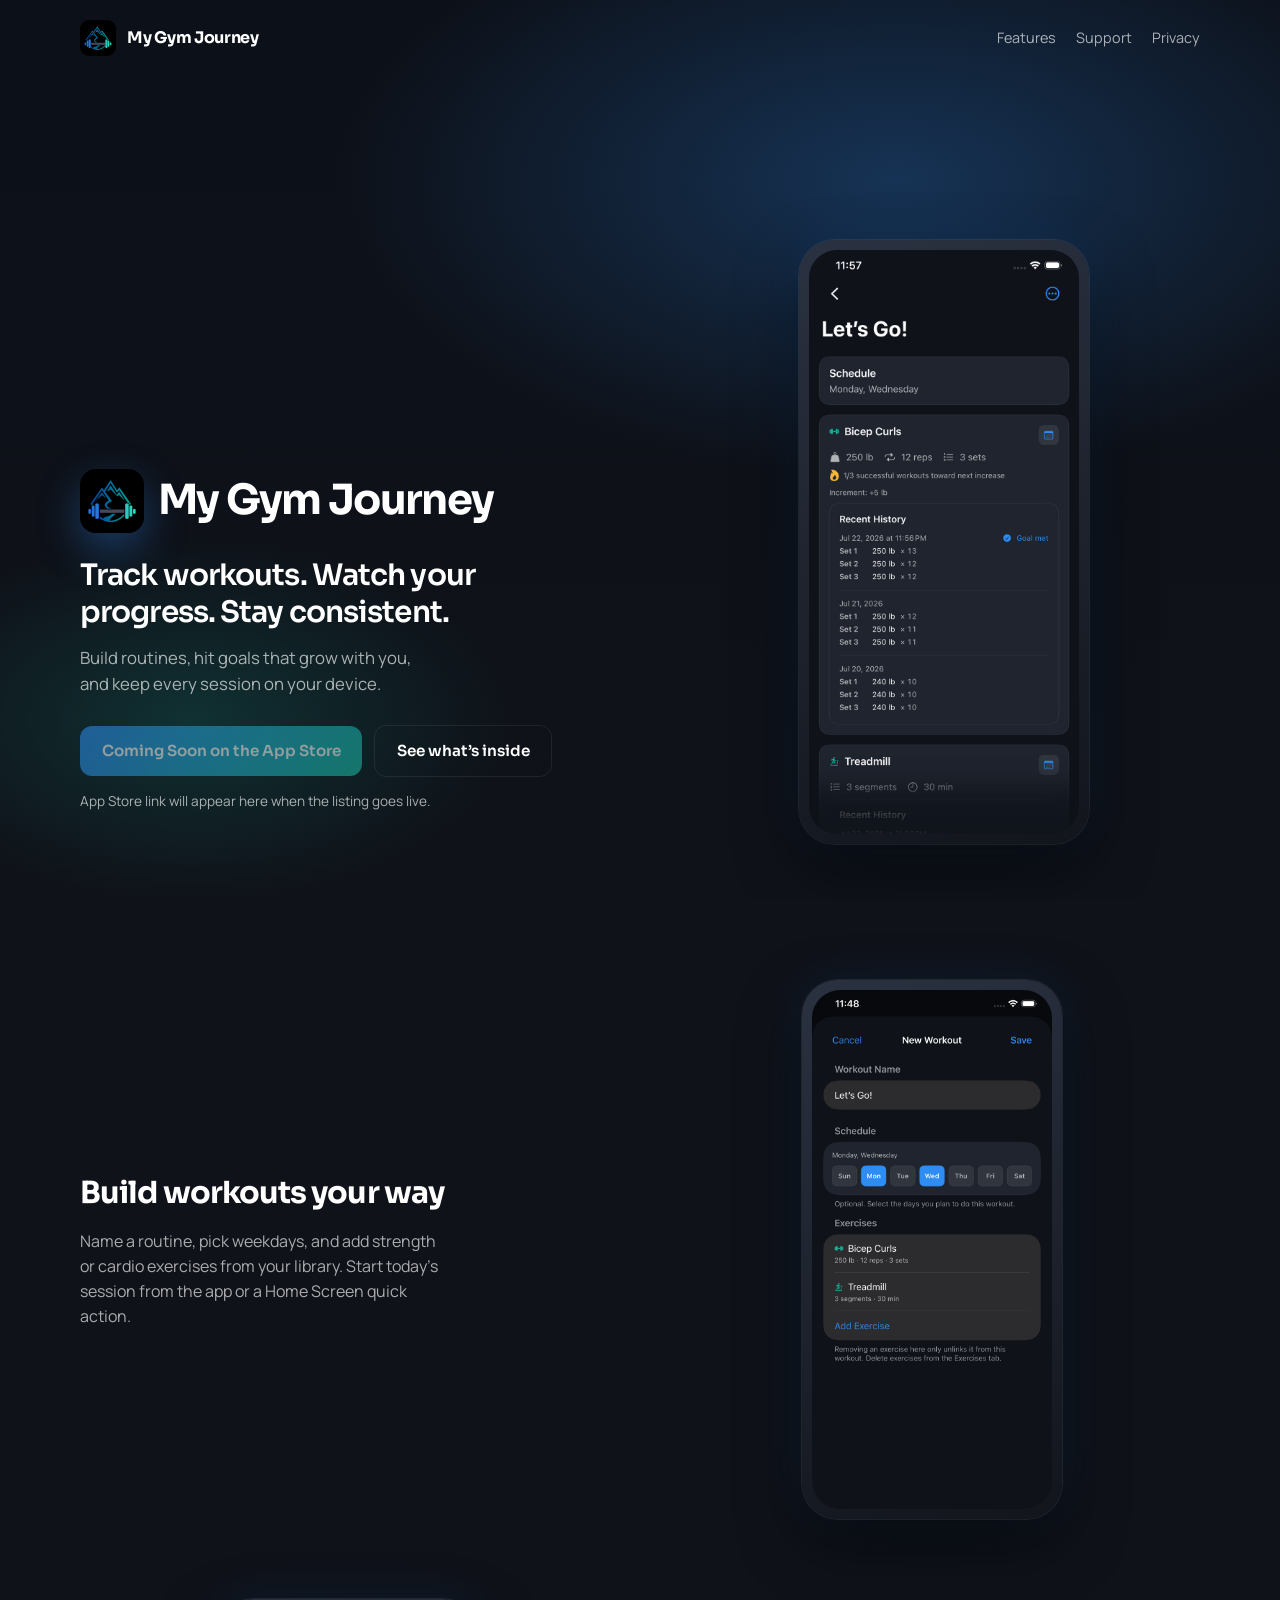
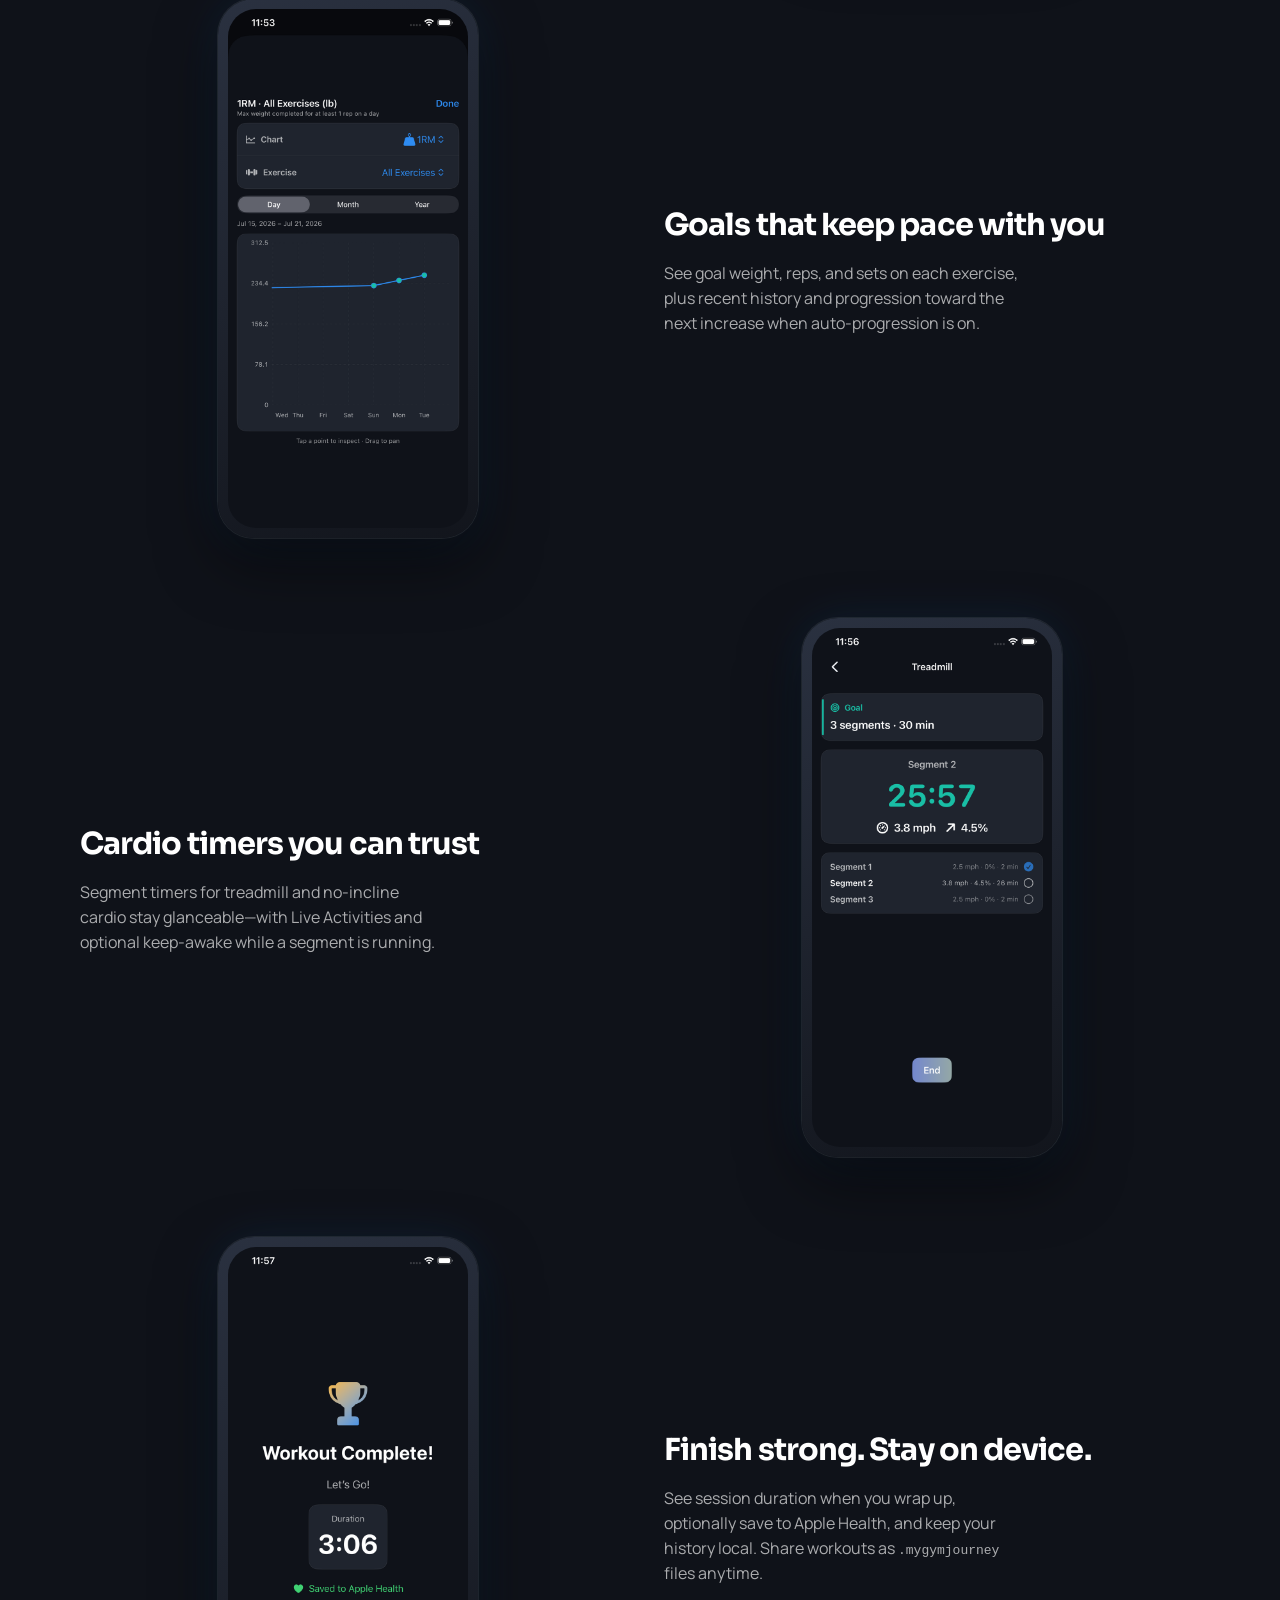
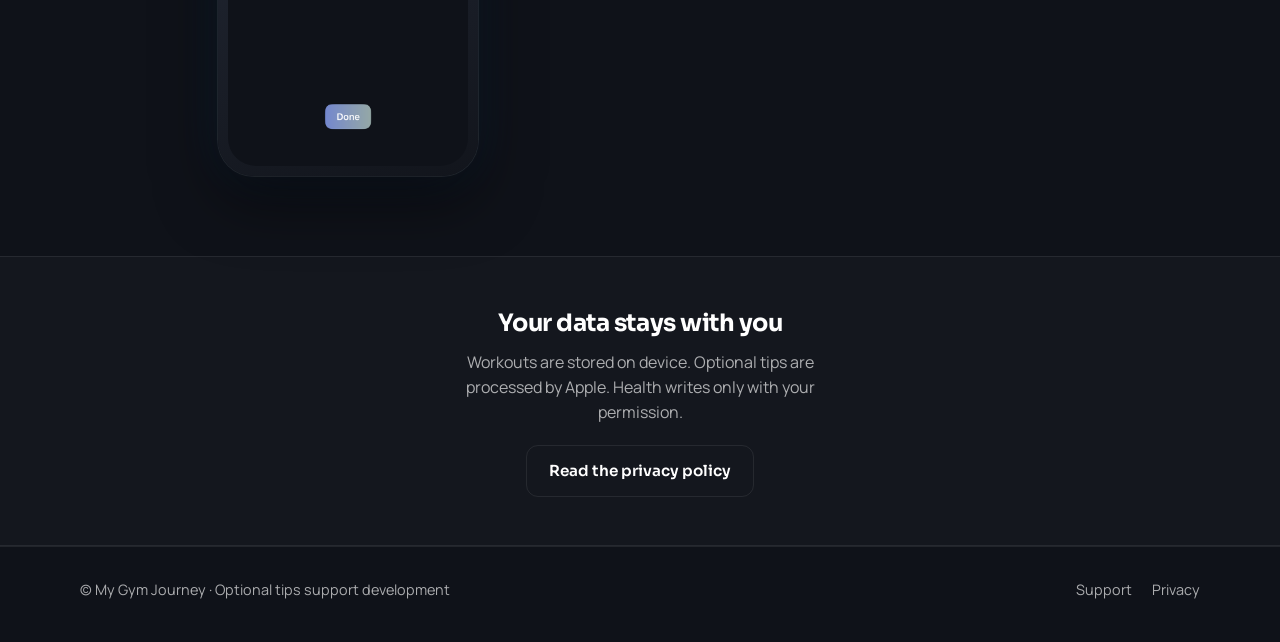
==== commit 59cf77c8: "Use fadeInUp keyframes for section header text on scroll." ====
--- a/index.html
+++ b/index.html
@@ -165,7 +165,7 @@
 
       <div class="privacy-strip">
         <div class="container">
-          <h2>Your data stays with you</h2>
+          <h2 class="fade-in-up">Your data stays with you</h2>
           <p>
             Workouts are stored on device. Optional tips are processed by Apple. Health writes only
             with your permission.
--- a/styles.css
+++ b/styles.css
@@ -354,12 +354,60 @@
   font-family: var(--font-display);
   font-size: clamp(1.5rem, 2.8vw, 1.9rem);
   letter-spacing: -0.03em;
+  opacity: 0;
 }
 
 .feature-copy p {
   margin: 0;
   color: var(--text-muted);
   max-width: 36ch;
+}
+
+@keyframes fadeInUp {
+  from {
+    opacity: 0;
+    transform: translate3d(0, 28px, 0);
+  }
+  to {
+    opacity: 1;
+    transform: translate3d(0, 0, 0);
+  }
+}
+
+.feature-copy.is-visible h2,
+.fade-in-up.is-visible {
+  animation: fadeInUp 0.85s cubic-bezier(0.22, 1, 0.36, 1) both;
+}
+
+.fade-in-up {
+  opacity: 0;
+}
+
+.reveal-on-scroll {
+  opacity: 0;
+  transform: translateY(16px);
+  transition:
+    opacity 0.7s ease,
+    transform 0.7s cubic-bezier(0.22, 1, 0.36, 1);
+}
+
+.reveal-on-scroll.is-visible {
+  opacity: 1;
+  transform: translateY(0);
+}
+
+@media (prefers-reduced-motion: reduce) {
+  .feature-copy h2,
+  .fade-in-up {
+    opacity: 1;
+    animation: none;
+  }
+
+  .reveal-on-scroll {
+    opacity: 1;
+    transform: none;
+    transition: none;
+  }
 }
 
 .feature-visual {
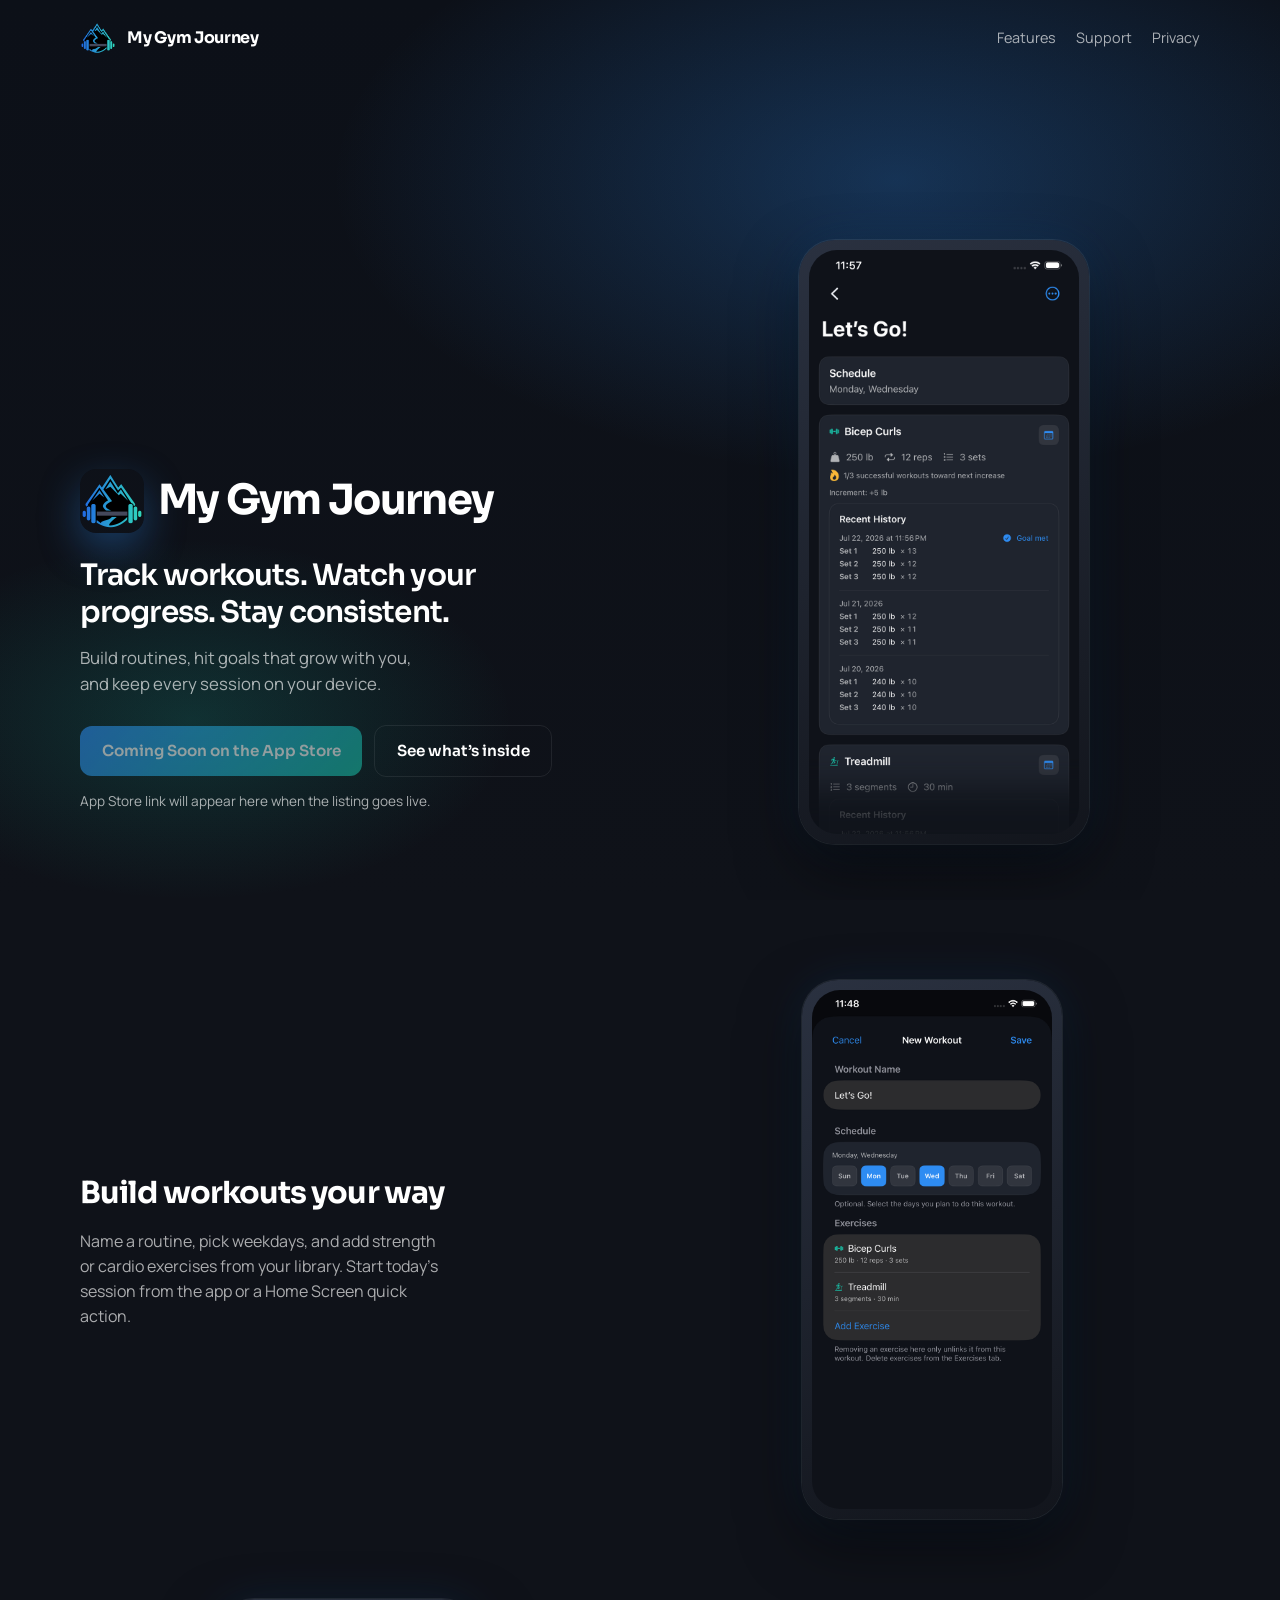
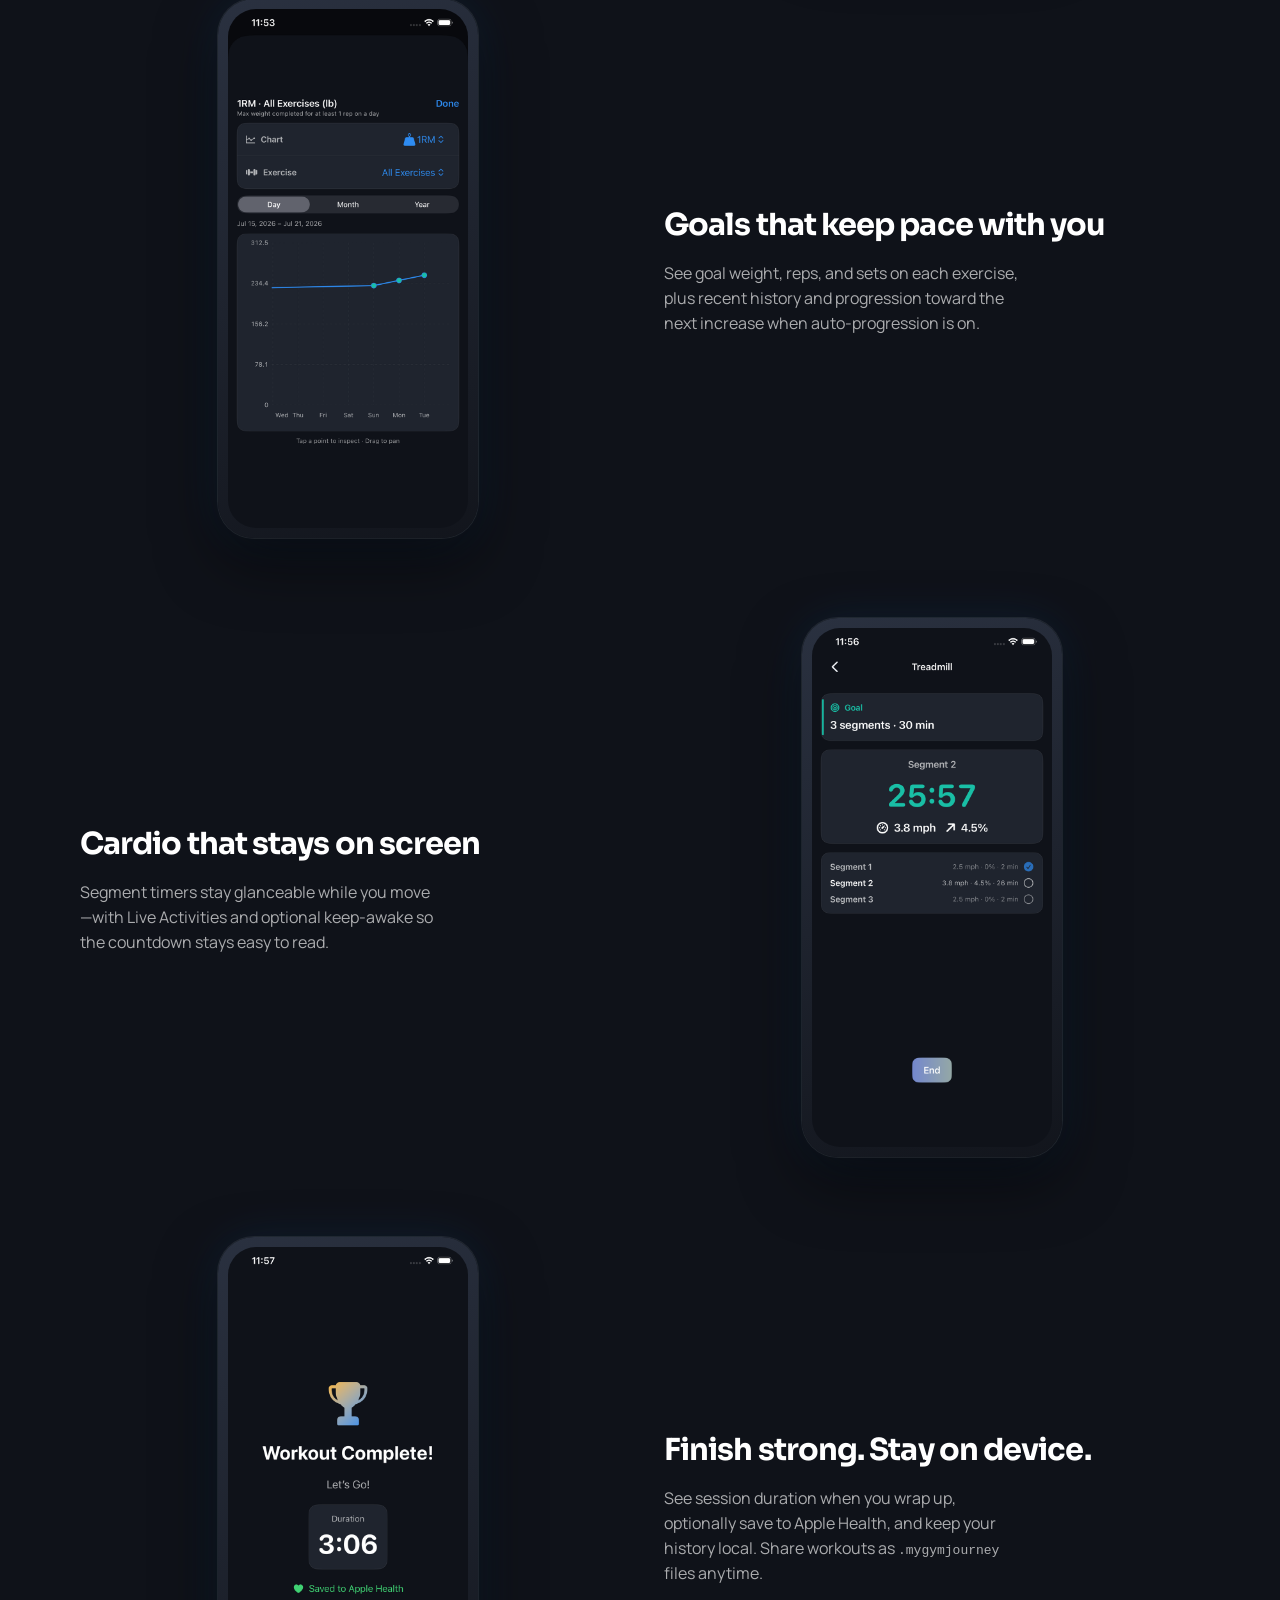
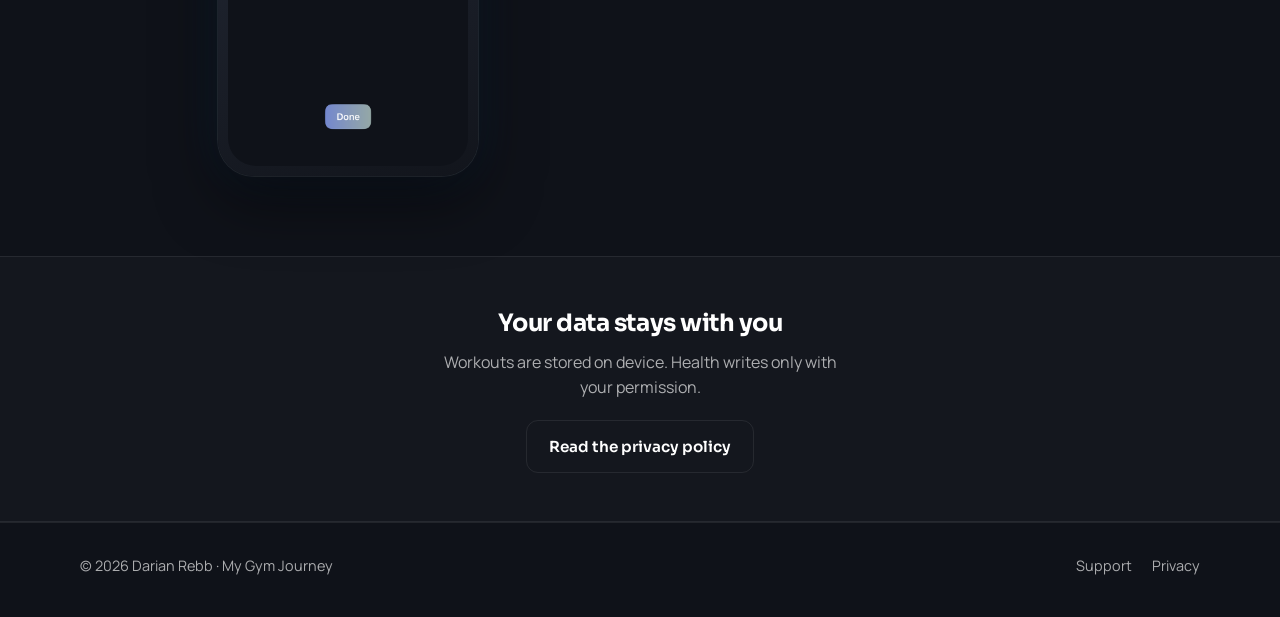
==== commit 8d42081f: "Publish site updates for custom domain, branding, and support email. Point Pages at www.mygymjourney" ====
--- a/index.html
+++ b/index.html
@@ -8,7 +8,9 @@
       name="description"
       content="My Gym Journey helps you build workouts, log sets, track progressive overload, and run cardio timers—all on your device."
     />
-    <link rel="icon" href="assets/logo.png" type="image/png" />
+    <link rel="icon" href="assets/favicon-32.png?v=3" type="image/png" sizes="32x32" />
+    <link rel="icon" href="assets/favicon-48.png?v=3" type="image/png" sizes="48x48" />
+    <link rel="apple-touch-icon" href="assets/logo-512.png" />
     <link rel="preconnect" href="https://fonts.googleapis.com" />
     <link rel="preconnect" href="https://fonts.gstatic.com" crossorigin />
     <link
@@ -16,8 +18,51 @@
       rel="stylesheet"
     />
     <link rel="stylesheet" href="styles.css" />
+    <link rel="preload" as="image" href="assets/logo.png" />
+    <link rel="preload" as="image" href="assets/screenshots/hero-workout-detail.png" />
+    <link rel="preload" as="image" href="assets/screenshots/feature-new-workout.png" />
+    <link rel="preload" as="image" href="assets/screenshots/feature-chart.png" />
+    <link rel="preload" as="image" href="assets/screenshots/feature-cardio.png" />
+    <link rel="preload" as="image" href="assets/screenshots/feature-complete.png" />
   </head>
   <body>
+    <div
+      id="intro-splash"
+      class="intro-splash"
+      role="presentation"
+      aria-hidden="true"
+      style="background:#0f1219"
+    >
+      <div class="intro-splash-inner">
+        <img
+          class="intro-splash-logo"
+          src="assets/logo.png"
+          width="140"
+          height="140"
+          alt=""
+          decoding="async"
+        />
+        <p class="intro-splash-title">My Gym Journey</p>
+        <p class="intro-splash-tagline">Track. Progress. Achieve.</p>
+      </div>
+    </div>
+    <script>
+      (function () {
+        try {
+          if (
+            sessionStorage.getItem("mgj-splash-seen") === "1" ||
+            (window.matchMedia &&
+              window.matchMedia("(prefers-reduced-motion: reduce)").matches)
+          ) {
+            var el = document.getElementById("intro-splash");
+            if (el) el.remove();
+            return;
+          }
+        } catch (e) {}
+        document.documentElement.classList.add("splash-active");
+      })();
+    </script>
+
     <header class="site-header">
       <div class="container">
         <a class="brand" href="index.html">
@@ -87,7 +132,9 @@
                 width="750"
                 height="1622"
                 alt="New Workout screen with schedule day pickers and exercise list"
-                loading="lazy"
+                loading="eager"
+                decoding="async"
+                fetchpriority="low"
               />
             </figure>
           </div>
@@ -110,7 +157,9 @@
                 width="750"
                 height="1622"
                 alt="Workout chart showing 1RM progress over the week"
-                loading="lazy"
+                loading="eager"
+                decoding="async"
+                fetchpriority="low"
               />
             </figure>
           </div>
@@ -120,10 +169,10 @@
       <section class="section" style="padding-top: 0">
         <div class="container feature-split">
           <div class="feature-copy">
-            <h2>Cardio timers you can trust</h2>
-            <p>
-              Segment timers for treadmill and no-incline cardio stay glanceable—with Live Activities
-              and optional keep-awake while a segment is running.
+            <h2>Cardio that stays on screen</h2>
+            <p>
+              Segment timers stay glanceable while you move—with Live Activities and optional
+              keep-awake so the countdown stays easy to read.
             </p>
           </div>
           <div class="feature-visual">
@@ -133,7 +182,9 @@
                 width="750"
                 height="1622"
                 alt="Treadmill segment timer showing countdown, speed, incline, and segment list"
-                loading="lazy"
+                loading="eager"
+                decoding="async"
+                fetchpriority="low"
               />
             </figure>
           </div>
@@ -156,7 +207,9 @@
                 width="750"
                 height="1622"
                 alt="Workout Complete screen with duration and Saved to Apple Health"
-                loading="lazy"
+                loading="eager"
+                decoding="async"
+                fetchpriority="low"
               />
             </figure>
           </div>
@@ -167,8 +220,7 @@
         <div class="container">
           <h2 class="fade-in-up">Your data stays with you</h2>
           <p>
-            Workouts are stored on device. Optional tips are processed by Apple. Health writes only
-            with your permission.
+            Workouts are stored on device. Health writes only with your permission.
           </p>
           <a class="btn btn-ghost" href="privacy.html">Read the privacy policy</a>
         </div>
@@ -177,7 +229,7 @@
 
     <footer class="site-footer">
       <div class="container">
-        <div>© My Gym Journey · Optional tips support development</div>
+        <div>© 2026 Darian Rebb · My Gym Journey</div>
         <div class="footer-links">
           <a href="support.html">Support</a>
           <a href="privacy.html">Privacy</a>
--- a/styles.css
+++ b/styles.css
@@ -53,6 +53,100 @@
   margin-inline: auto;
 }
 
+/* —— Intro splash (homepage cold visit) —— */
+html.splash-active {
+  overflow: hidden;
+}
+
+.intro-splash {
+  position: fixed;
+  inset: 0;
+  z-index: 1000;
+  display: grid;
+  place-items: center;
+  background: var(--bg);
+  transition: opacity 0.45s ease, visibility 0.45s ease;
+}
+
+.intro-splash.is-leaving {
+  opacity: 0;
+  visibility: hidden;
+  pointer-events: none;
+}
+
+.intro-splash-inner {
+  display: flex;
+  flex-direction: column;
+  align-items: center;
+  gap: 0.35rem;
+  text-align: center;
+  padding: 1.5rem;
+}
+
+.intro-splash-logo {
+  width: 140px;
+  height: 140px;
+  margin-bottom: 1rem;
+  object-fit: contain;
+  opacity: 0;
+  transform: scale(0.82);
+  filter: blur(10px);
+  transition:
+    opacity 0.7s ease-out,
+    transform 0.7s cubic-bezier(0.22, 1, 0.36, 1),
+    filter 0.7s ease-out;
+}
+
+.intro-splash-title,
+.intro-splash-tagline {
+  margin: 0;
+  opacity: 0;
+  transform: translateY(10px);
+  transition:
+    opacity 0.5s ease-out,
+    transform 0.5s cubic-bezier(0.22, 1, 0.36, 1);
+}
+
+.intro-splash.is-ready .intro-splash-logo {
+  opacity: 1;
+  transform: scale(1);
+  filter: blur(0);
+}
+
+.intro-splash.is-ready .intro-splash-title {
+  opacity: 1;
+  transform: translateY(0);
+  transition-delay: 0.28s;
+}
+
+.intro-splash.is-ready .intro-splash-tagline {
+  opacity: 1;
+  transform: translateY(0);
+  transition-delay: 0.42s;
+}
+
+.intro-splash-title {
+  font-family: var(--font-display);
+  font-weight: 700;
+  font-size: clamp(1.75rem, 4vw, 2.25rem);
+  letter-spacing: -0.03em;
+  color: var(--text);
+}
+
+.intro-splash-tagline {
+  font-size: 1rem;
+  color: var(--text-muted);
+}
+
+@media (prefers-reduced-motion: reduce) {
+  .intro-splash,
+  .intro-splash-logo,
+  .intro-splash-title,
+  .intro-splash-tagline {
+    transition: none;
+  }
+}
+
 /* —— Header —— */
 .site-header {
   position: absolute;
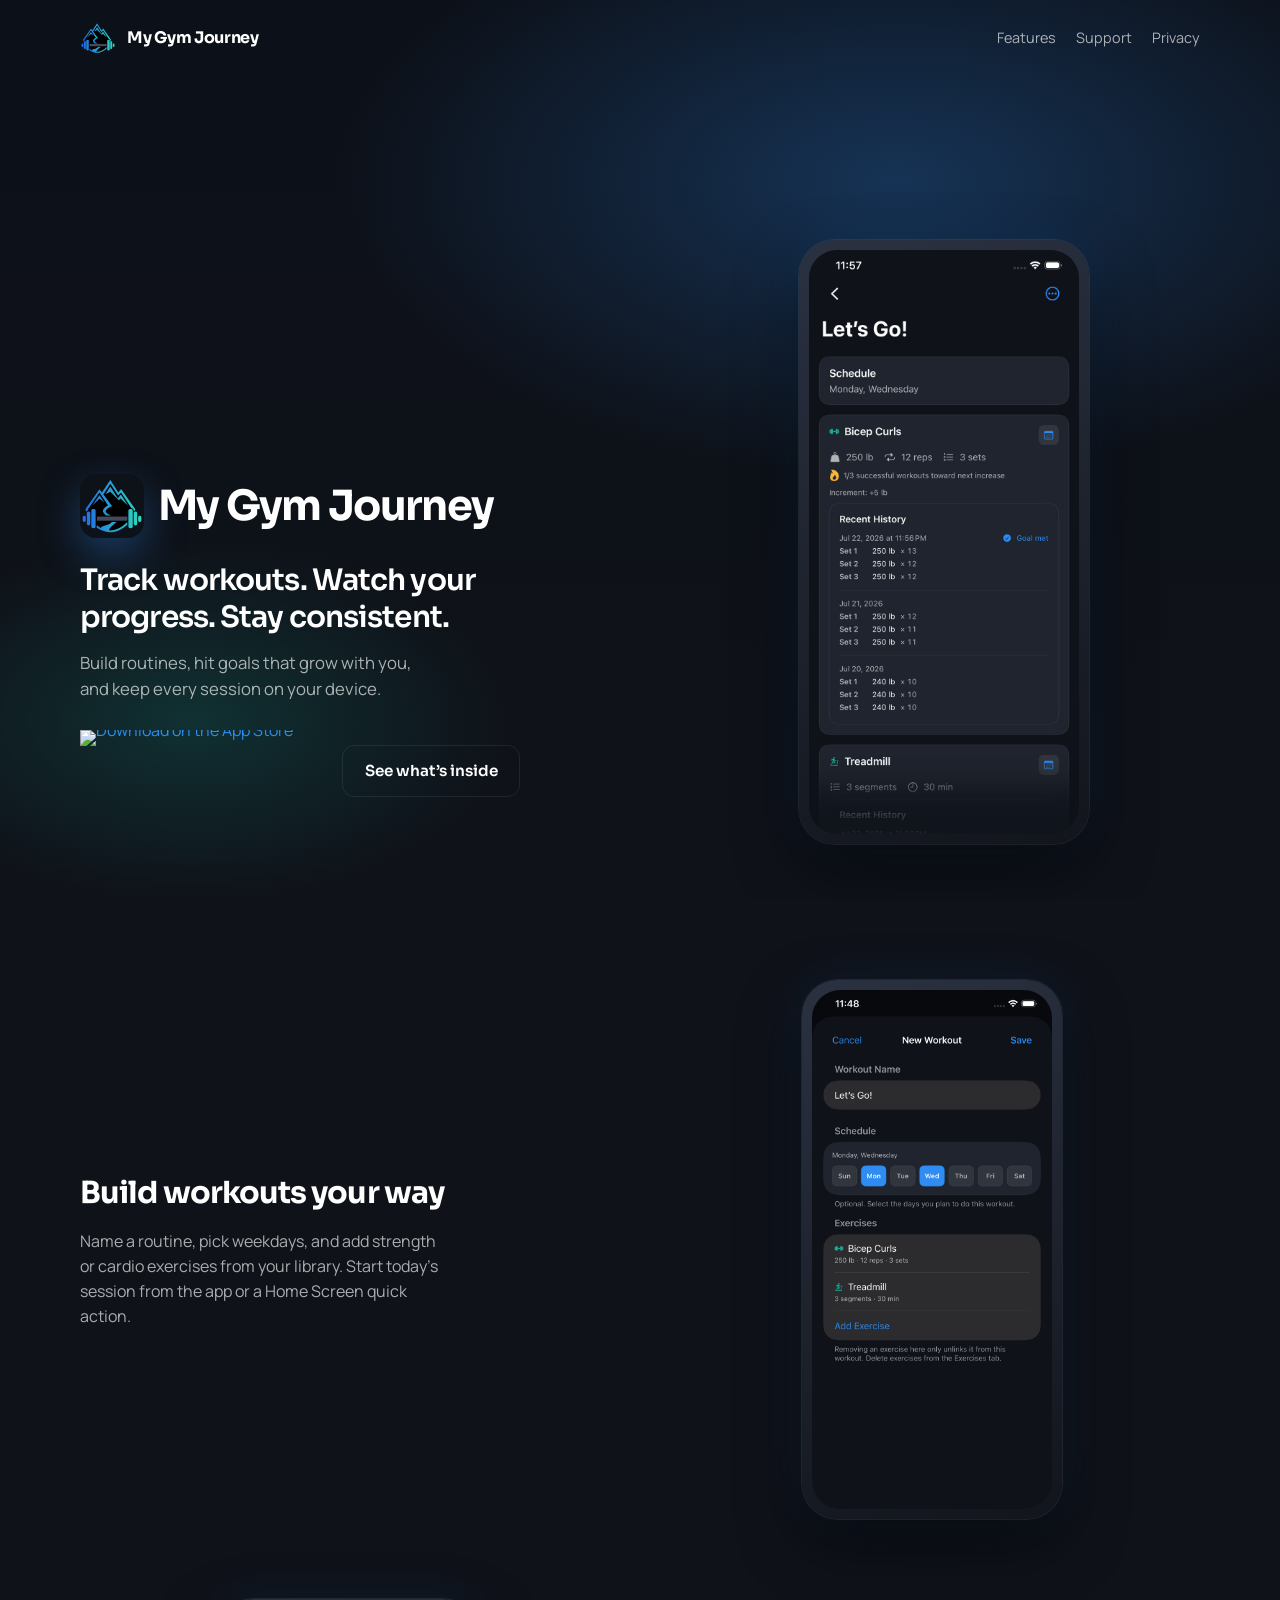
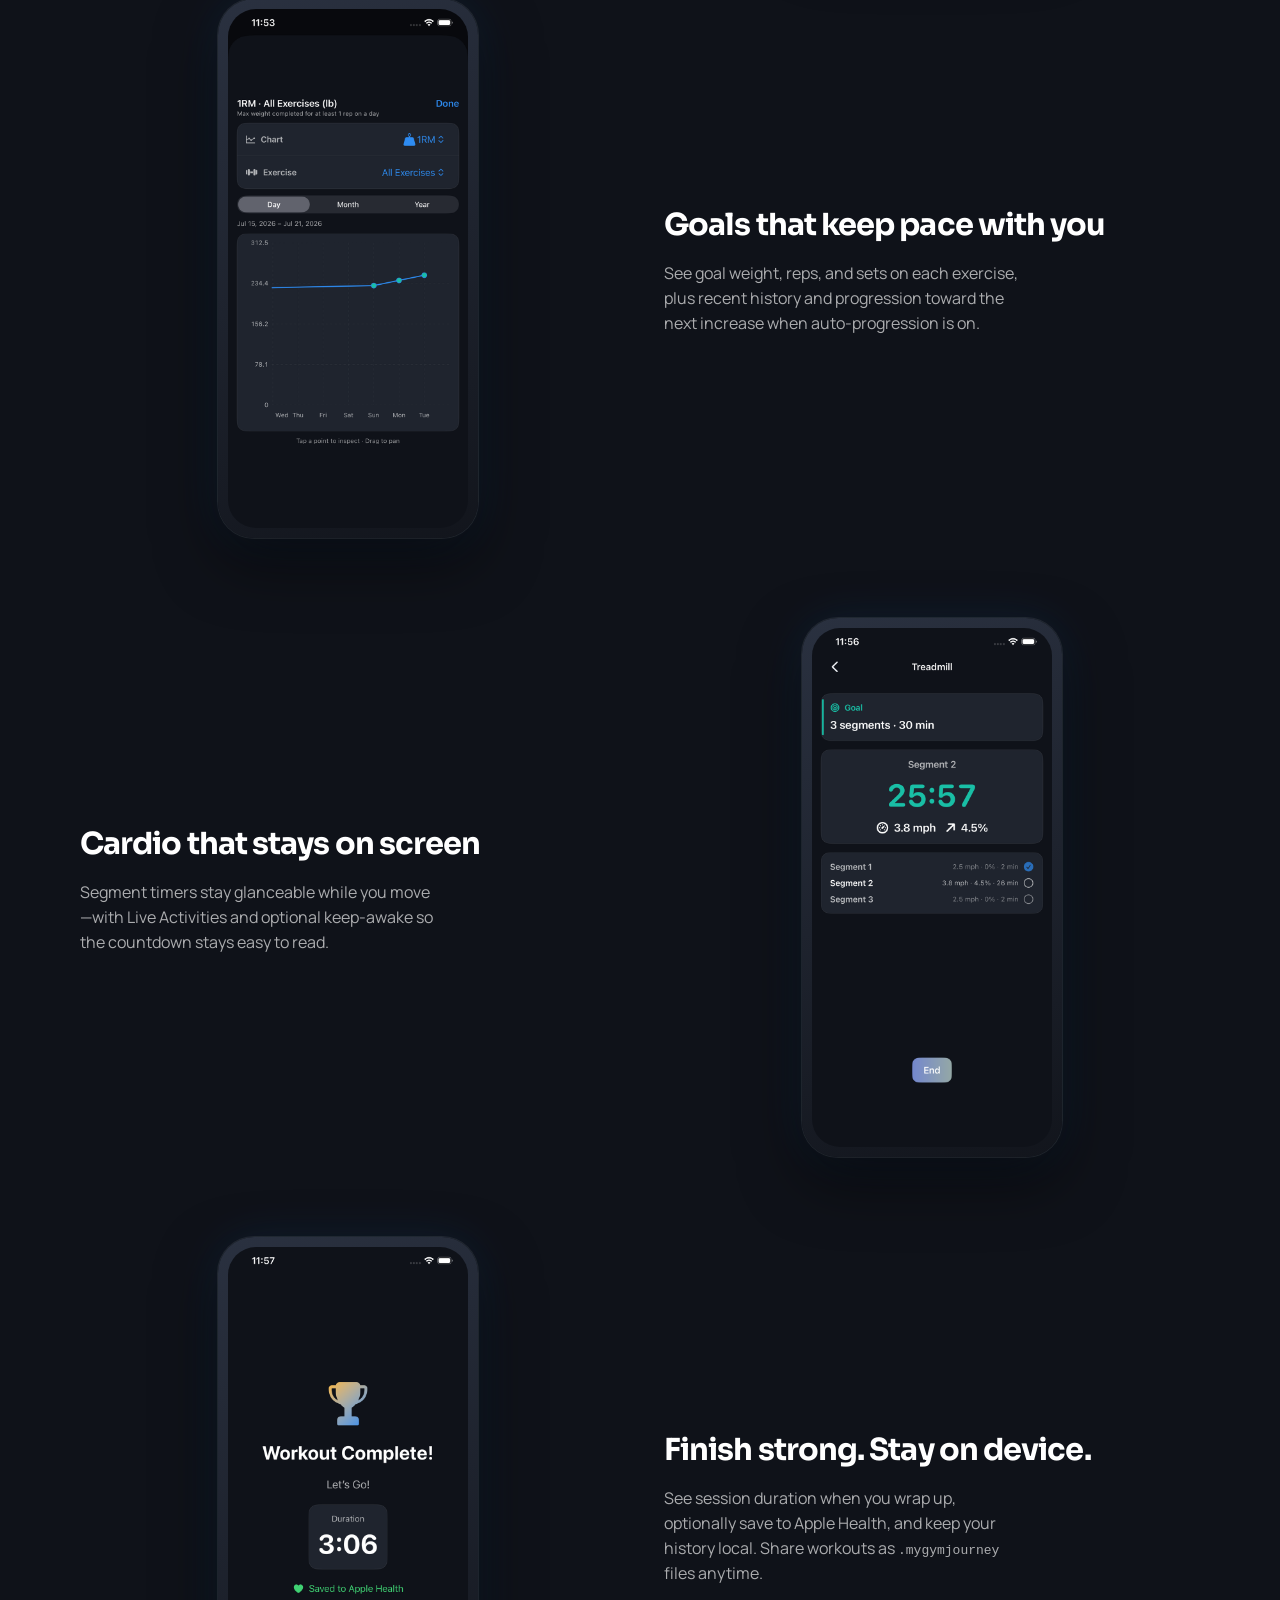
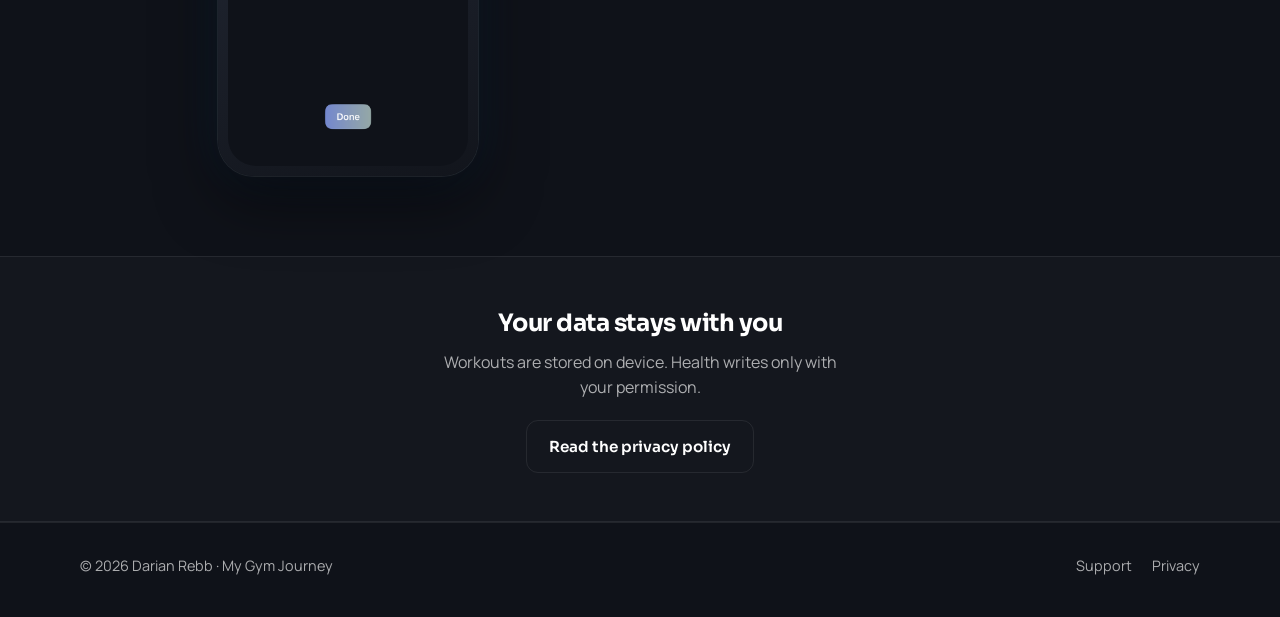
==== commit 7ccc9dfb: "Replace text download CTA with Apple App Store marketing badge." ====
--- a/index.html
+++ b/index.html
@@ -90,16 +90,21 @@
           </p>
           <div class="cta-row">
             <a
-              class="btn btn-primary"
+              class="app-store-badge"
               data-app-store-cta
-              data-label-soon="Coming Soon on the App Store"
-              data-label-live="Download on the App Store"
-              href="#"
-              >Coming Soon on the App Store</a
+              href="https://apps.apple.com/us/app/my-gym-journey/id6789951892?itscg=30200&itsct=apps_box_badge&mttnsubad=6789951892"
+              target="_blank"
+              rel="noopener noreferrer"
             >
+              <img
+                src="https://toolbox.marketingtools.apple.com/api/v2/badges/download-on-the-app-store/black/en-us?releaseDate=1785801600"
+                width="246"
+                height="82"
+                alt="Download on the App Store"
+              />
+            </a>
             <a class="btn btn-ghost" href="#features">See what’s inside</a>
           </div>
-          <p class="cta-note" data-app-store-note>App Store link will appear here when the listing goes live.</p>
         </div>
 
         <div class="hero-visual">
--- a/styles.css
+++ b/styles.css
@@ -316,14 +316,27 @@
 .cta-row {
   display: flex;
   flex-wrap: wrap;
-  gap: 0.75rem;
-  align-items: center;
-}
-
-.cta-note {
-  margin: 0.85rem 0 0;
-  font-size: 0.85rem;
-  color: var(--text-muted);
+  gap: 0.75rem 1rem;
+  align-items: center;
+}
+
+.app-store-badge {
+  display: inline-block;
+  line-height: 0;
+  transition: opacity 0.2s ease, transform 0.2s ease;
+}
+
+.app-store-badge:hover {
+  opacity: 0.92;
+  transform: translateY(-1px);
+  text-decoration: none;
+}
+
+.app-store-badge img {
+  width: 246px;
+  height: 82px;
+  vertical-align: middle;
+  object-fit: contain;
 }
 
 .hero-visual {
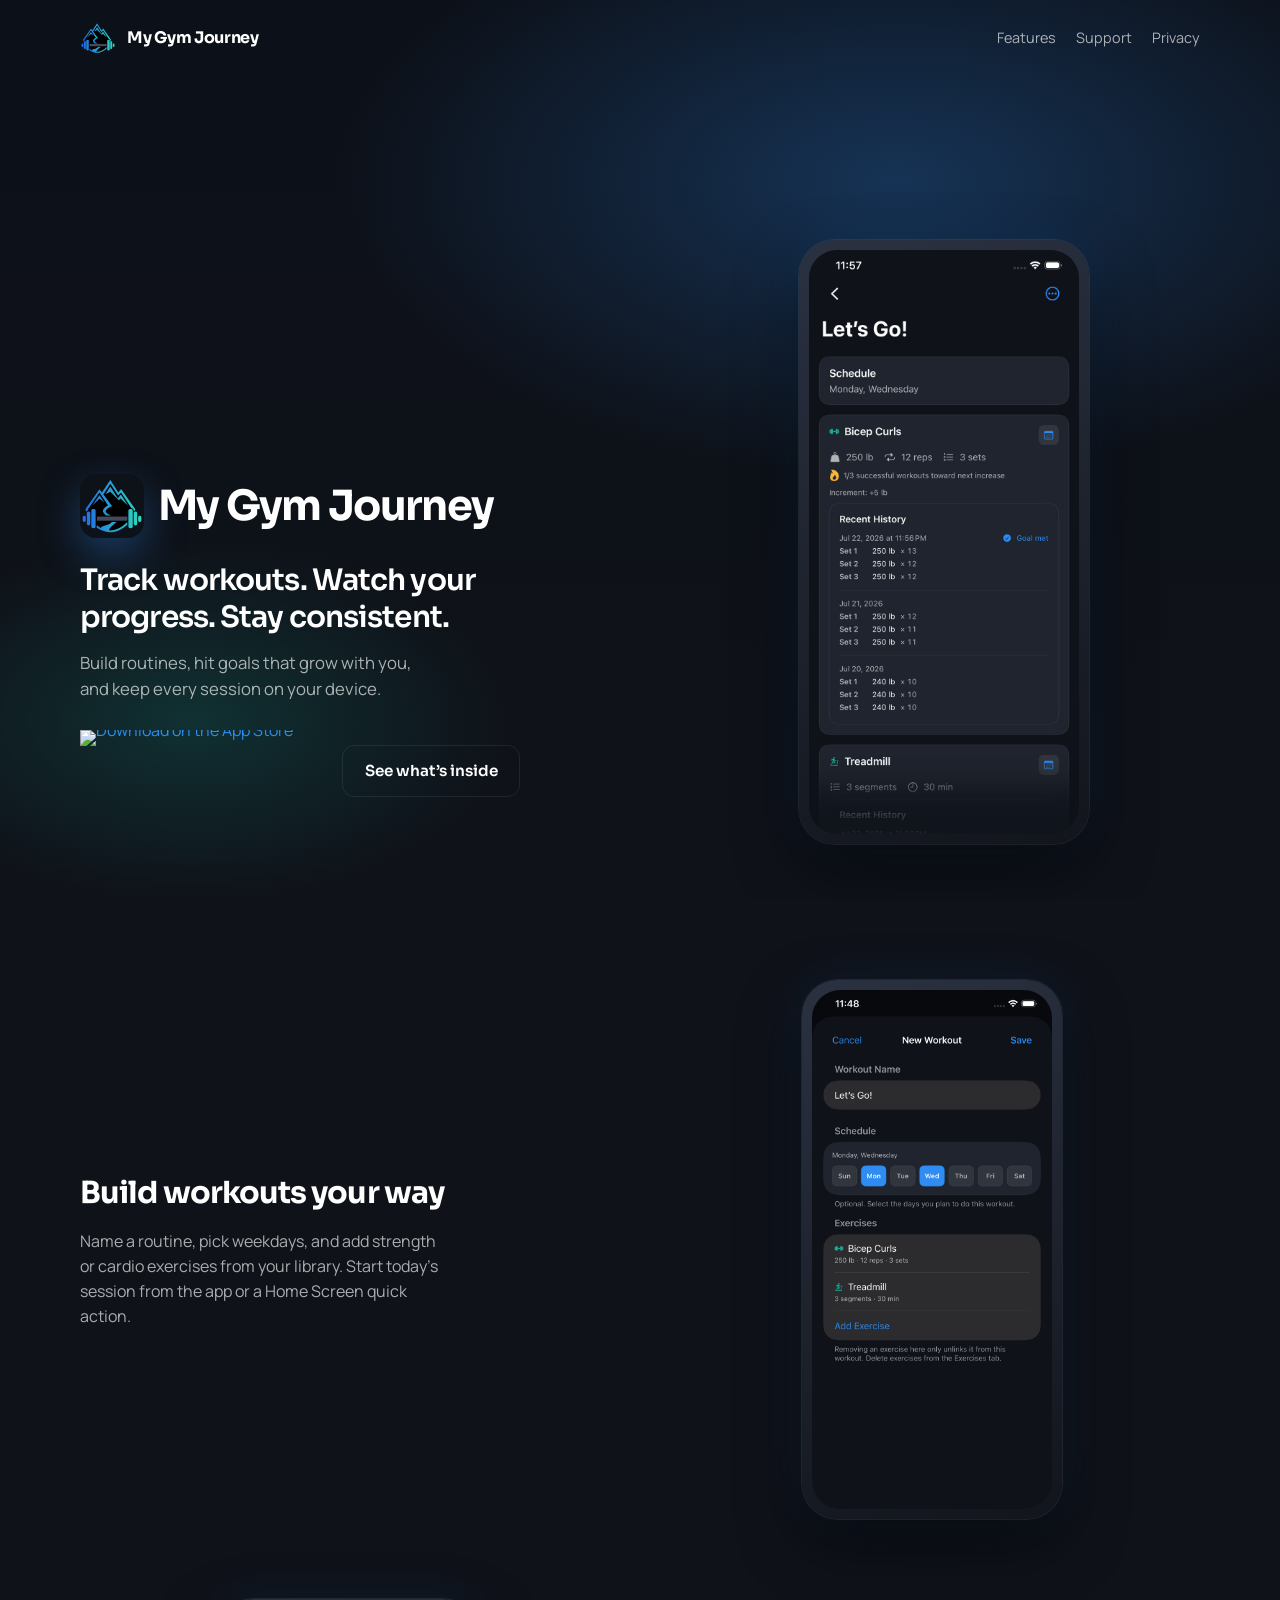
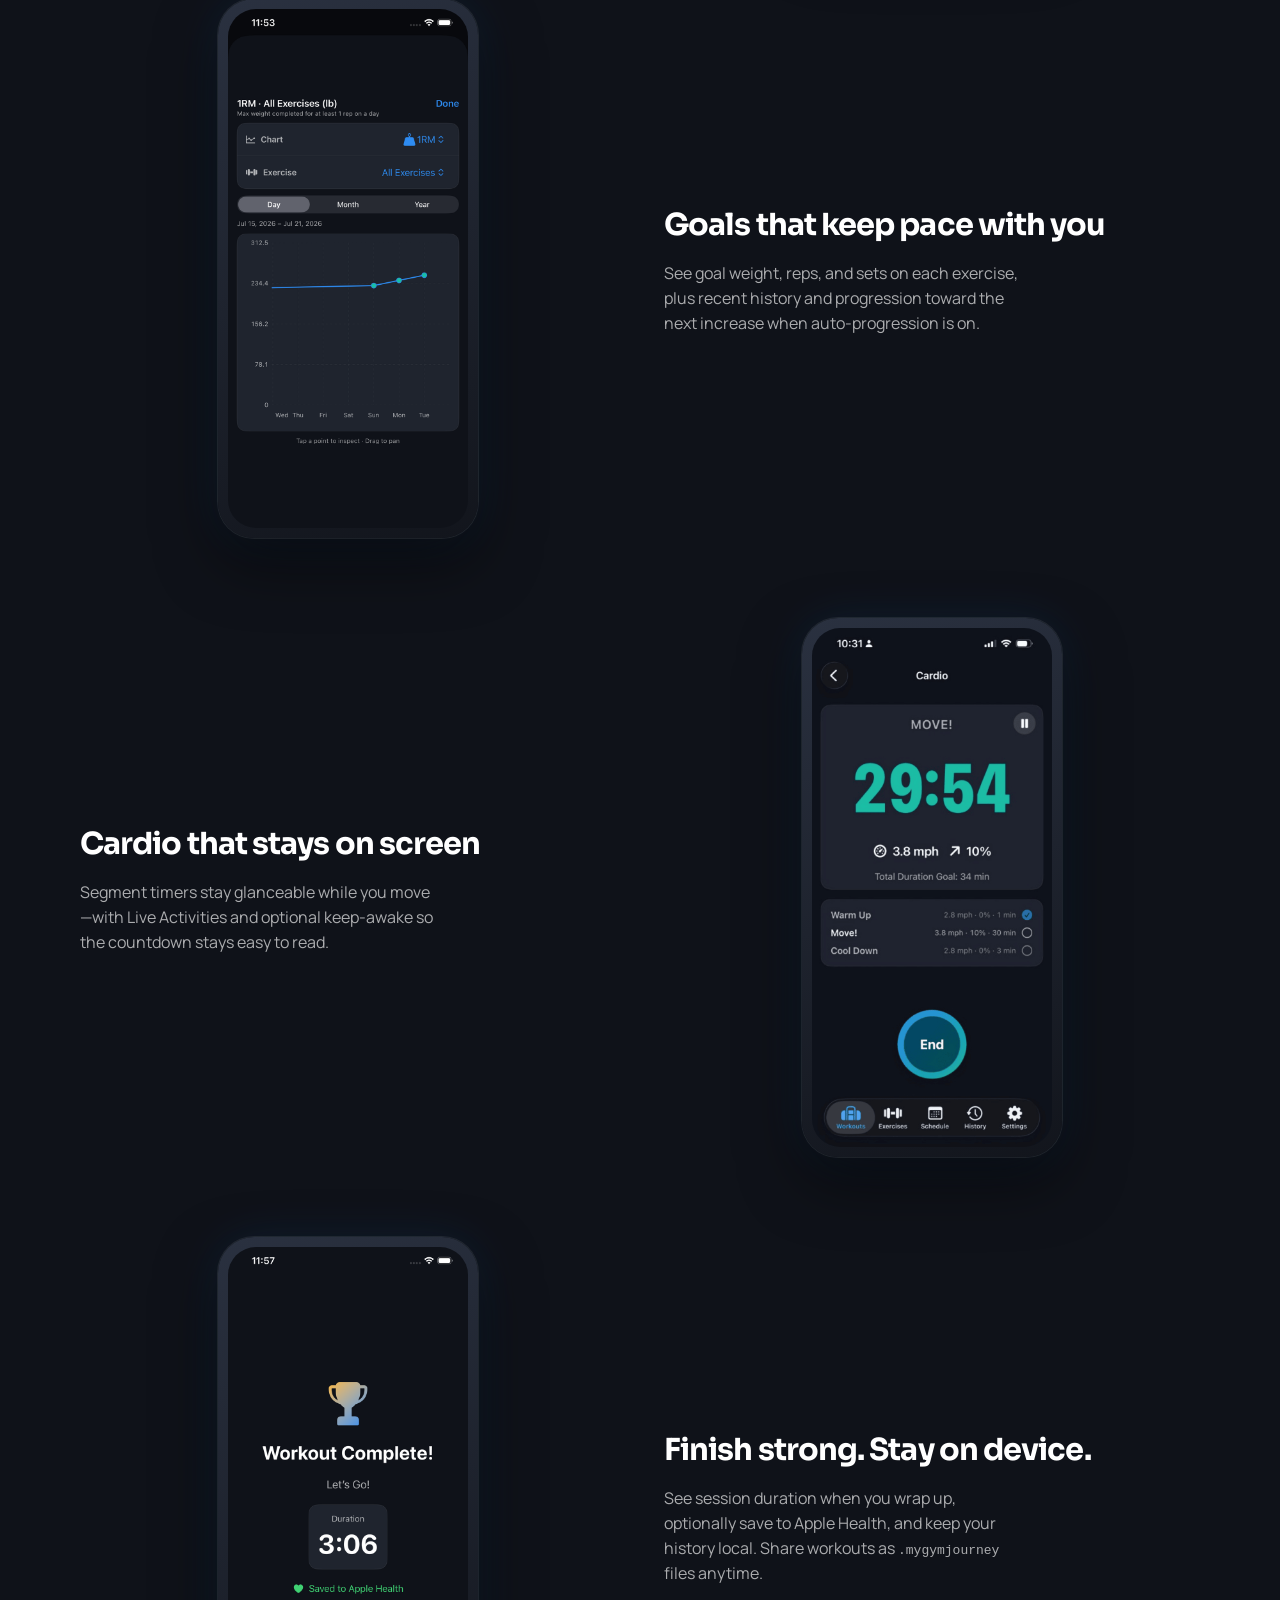
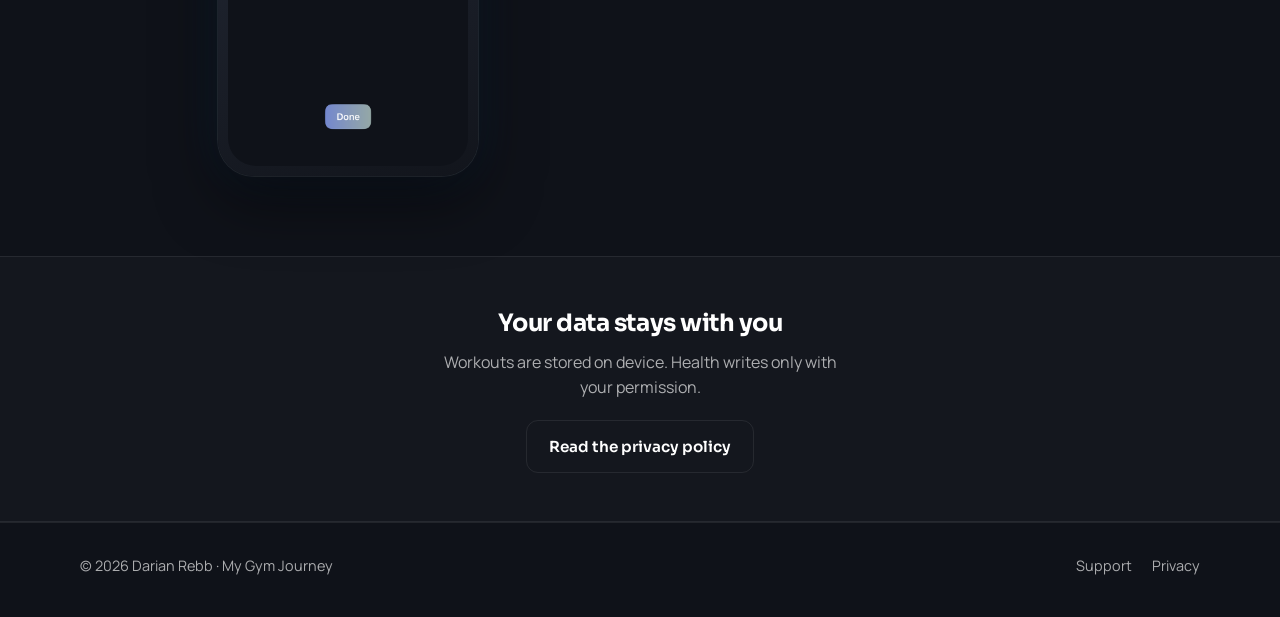
==== commit 6c0294b0: "Update cardio feature screenshot to the latest app UI." ====
--- a/index.html
+++ b/index.html
@@ -186,7 +186,7 @@
                 src="assets/screenshots/feature-cardio.png"
                 width="750"
                 height="1622"
-                alt="Treadmill segment timer showing countdown, speed, incline, and segment list"
+                alt="Cardio session showing Move! countdown, speed, incline, and warm up, move, cool down phases"
                 loading="eager"
                 decoding="async"
                 fetchpriority="low"
